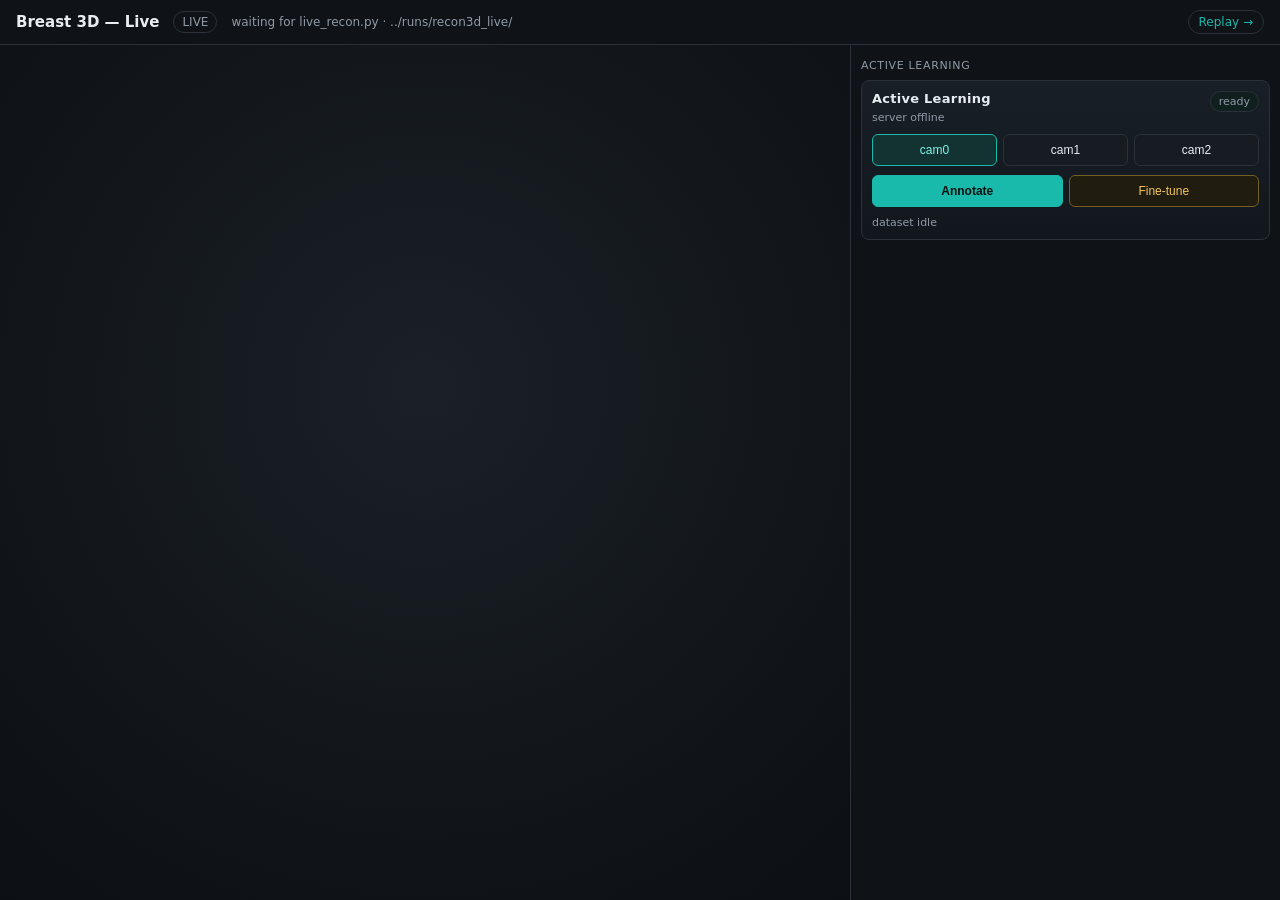
==== viewer/live.html @ e33fec66 "Fix live Recon3D viewer startup and Rerun diagnostics" ====
<!doctype html>
<html lang="en">
<head>
<meta charset="utf-8" />
<meta name="viewport" content="width=device-width, initial-scale=1" />
<title>Breast 3D — Live</title>
<link rel="stylesheet" href="active_learning.css" />
<style>
  :root { --bg:#0f1216; --panel:#171c22; --line:#2a313a; --ink:#e8edf2; --muted:#909aa6; --teal:#19b9ac; --red:#ff6464; }
  * { box-sizing:border-box; }
  html,body { margin:0; height:100%; background:var(--bg); color:var(--ink);
    font-family:ui-sans-serif,system-ui,"Segoe UI",sans-serif; }
  .app { display:grid; grid-template-rows:auto 1fr; height:100%; }
  header { display:flex; gap:14px; align-items:center; padding:10px 16px; border-bottom:1px solid var(--line); }
  header h1 { font-size:15px; margin:0; font-weight:700; }
  header .stat { color:var(--muted); font-size:12px; font-variant-numeric:tabular-nums; }
  header a { margin-left:auto; color:var(--teal); font-size:12px; text-decoration:none;
    border:1px solid var(--line); padding:4px 10px; border-radius:999px; }
  header a:hover { border-color:var(--teal); }
  .main { display:grid; grid-template-columns:minmax(0,1fr) 430px; min-height:0; }
  .stage { position:relative; min-height:0; background:radial-gradient(circle at 50% 40%,#1a2026,#0c0f13); }
  .stage iframe { width:100%; height:100%; border:0; display:block; }
  .side { border-left:1px solid var(--line); overflow:auto; padding:10px; display:grid; gap:8px; align-content:start; }
  .sec-title { font-size:11px; color:var(--muted); text-transform:uppercase; letter-spacing:.06em; margin-top:4px; }
  .pill { padding:3px 8px; border:1px solid var(--line); border-radius:999px; font-size:12px; color:var(--muted); }
  .pill.live { color:#0c0f13; background:var(--teal); border-color:var(--teal); font-weight:700; }
</style>
</head>
<body>
<div class="app">
  <header>
    <h1>Breast 3D — Live</h1>
    <span class="pill live" id="liveDot">LIVE</span>
    <span class="stat" id="stat">connecting…</span>
    <a href="replay.html">Replay →</a>
  </header>
  <div class="main">
    <div class="stage">
      <iframe id="rrFrame" title="rerun viewer" allow="cross-origin-isolated" hidden></iframe>
    </div>
    <aside class="side">
      <div class="sec-title">Active Learning</div>
      <div id="activeLearningMount"></div>
    </aside>
  </div>
</div>
<script>
"use strict";
function queryOutputBase() {
  const value = new URLSearchParams(window.location.search).get("base");
  if (!value || /^https?:\/\//i.test(value) || value.startsWith("//")) {
    return null;
  }
  return `${value.replace(/\\/g, "/").replace(/\/+$/, "")}/`;
}

const BASE = queryOutputBase() || "../runs/recon3d_live/";
const CAMS = ["cam0","cam1","cam2"];
const STALE_MANIFEST_MS = 30000;

const dom = {
  stat: document.getElementById("stat"),
  dot: document.getElementById("liveDot"),
  frame: document.getElementById("rrFrame"),
};

// active_learning.js reads this on load (cams/base) and the manifest live each frame.
window.liveReconState = { base: BASE, cams: CAMS, manifest: null };

let lastTs = 0;
let rerunMounted = false;
let currentRerunUrl = "";

function setStatus(text, isLive) {
  if (dom.stat.textContent !== text) {
    dom.stat.textContent = text;
  }
  dom.dot.classList.toggle("live", isLive);
}

function mountRerun(url) {
  const nextUrl = String(url || "").trim();
  if (!nextUrl) return false;
  if (currentRerunUrl !== nextUrl) {
    dom.frame.src = nextUrl;
    currentRerunUrl = nextUrl;
  }
  dom.frame.hidden = false;
  rerunMounted = true;
  return true;
}

function manifestAgeMs(manifest) {
  const timestamp = Number(manifest.timestamp);
  if (!Number.isFinite(timestamp) || timestamp <= 0) {
    return null;
  }
  return Date.now() - timestamp * 1000;
}

function formatAge(ageMs) {
  if (ageMs === null) return "unknown age";
  const seconds = Math.max(0, Math.round(ageMs / 1000));
  if (seconds < 60) return `${seconds}s`;
  const minutes = Math.floor(seconds / 60);
  const remainder = seconds % 60;
  return `${minutes}m ${remainder}s`;
}

function noStreamStatus(manifest, isStale, ageMs) {
  const hasRerunUrl = Object.prototype.hasOwnProperty.call(manifest, "rerun_url");
  if (!hasRerunUrl) {
    const staleText = isStale ? ` · stale ${formatAge(ageMs)}` : "";
    return `old manifest${staleText} · ${BASE}`;
  }
  if (!manifest.rerun_url && manifest.rerun_error) {
    return `rerun error · ${manifest.rerun_error}`;
  }
  if (!manifest.rerun_url) {
    return "capture running with --no-rerun";
  }
  return "";
}

function updateFrameStat(manifest) {
  if (manifest.timestamp === lastTs) return;
  lastTs = manifest.timestamp;
  const pts = Number(manifest.points || 0).toLocaleString();
  setStatus(`${pts} pts · ${manifest.fps} fps · frame ${manifest.frame}`, true);
}

async function refresh() {
  let man;
  try {
    man = await (await fetch(BASE + "live_manifest.json", { cache: "no-store" })).json();
  } catch (e) {
    setStatus(`waiting for live_recon.py · ${BASE}`, false);
    return;
  }
  window.liveReconState.manifest = man;
  const ageMs = manifestAgeMs(man);
  const isStale = ageMs !== null && ageMs > STALE_MANIFEST_MS;
  if (mountRerun(man.rerun_url)) {
    if (isStale) {
      setStatus(`stale · ${formatAge(ageMs)} · frame ${man.frame ?? "-"}`, false);
    } else {
      updateFrameStat(man);
    }
    return;
  }
  if (rerunMounted) {
    setStatus(`stream retained · ${BASE}`, false);
    return;
  }
  setStatus(noStreamStatus(man, isStale, ageMs) || "no rerun stream", false);
}

refresh();
setInterval(refresh, 700);
</script>
<script src="active_learning.js"></script>
</body>
</html>
---- viewer/active_learning.css ----
.al-card {
  display:grid;
  gap:9px;
  padding:10px;
  border:1px solid #2a313a;
  border-radius:8px;
  background:linear-gradient(180deg,#181f26,#12171d);
}
.al-head {
  display:flex;
  justify-content:space-between;
  align-items:flex-start;
  gap:10px;
}
.al-head b {
  display:block;
  font-size:13px;
  letter-spacing:.02em;
}
.al-head span,
.al-status {
  color:#909aa6;
  font-size:11px;
  font-variant-numeric:tabular-nums;
}
.al-badge {
  border:1px solid #2a313a;
  border-radius:999px;
  padding:3px 8px;
  color:#19b9ac;
  background:#10201f;
  white-space:nowrap;
}
.al-tabs {
  display:grid;
  grid-template-columns:repeat(3,1fr);
  gap:6px;
}
.al-tabs button,
.al-actions button,
.al-tools button {
  color:#e8edf2;
  background:#171c22;
  border:1px solid #2a313a;
  border-radius:6px;
  height:32px;
  font-size:12px;
  cursor:pointer;
}
.al-tabs button.active,
.al-tools button.active {
  border-color:#19b9ac;
  background:#123331;
  color:#7ff4e7;
}
.al-actions {
  display:grid;
  grid-template-columns:1fr 1fr;
  gap:6px;
}
.al-actions button.primary {
  background:#19b9ac;
  border-color:#19b9ac;
  color:#07110f;
  font-weight:700;
}
.al-actions button.warn {
  border-color:#725f24;
  background:#211c10;
  color:#f2c75b;
}
.al-modal[hidden] {
  display:none;
}
.al-modal {
  position:fixed;
  inset:0;
  z-index:50;
  background:rgba(5,8,12,.78);
  backdrop-filter:blur(16px);
  display:grid;
  place-items:center;
  padding:22px;
}
.al-shell {
  width:min(1380px,96vw);
  height:min(850px,92vh);
  border:1px solid #303946;
  border-radius:10px;
  background:#0f141a;
  box-shadow:0 24px 80px rgba(0,0,0,.45);
  display:grid;
  grid-template-rows:auto 1fr;
  overflow:hidden;
}
.al-top {
  display:flex;
  align-items:center;
  justify-content:space-between;
  gap:12px;
  padding:12px 14px;
  border-bottom:1px solid #2a313a;
  background:#151b22;
}
.al-title {
  display:flex;
  align-items:center;
  gap:10px;
}
.al-title b {
  font-size:15px;
}
.al-title span {
  color:#909aa6;
  font-size:12px;
}
.al-close {
  width:34px;
  height:34px;
  border-radius:6px;
  border:1px solid #2a313a;
  background:#11171d;
  color:#e8edf2;
  cursor:pointer;
}
.al-work {
  min-height:0;
  display:grid;
  grid-template-columns:minmax(0,1fr) 270px;
}
.al-canvas-wrap {
  position:relative;
  min-height:0;
  background:#090c10;
  display:grid;
  place-items:center;
  overflow:hidden;
}
#alCanvas {
  max-width:100%;
  max-height:100%;
  width:auto;
  height:auto;
  display:block;
  cursor:crosshair;
}
.al-tools {
  border-left:1px solid #2a313a;
  background:#12171d;
  padding:12px;
  display:grid;
  gap:12px;
  align-content:start;
}
.al-tool-grid {
  display:grid;
  grid-template-columns:1fr 1fr;
  gap:6px;
}
.al-field {
  display:grid;
  gap:6px;
}
.al-field label {
  color:#909aa6;
  font-size:11px;
  text-transform:uppercase;
  letter-spacing:.06em;
}
.al-field input[type="range"] {
  width:100%;
}
.al-stat-line {
  display:grid;
  gap:4px;
  padding:9px;
  border:1px solid #2a313a;
  border-radius:6px;
  background:#0f141a;
}
.al-stat-line span {
  font-size:12px;
  color:#cbd4dc;
  font-variant-numeric:tabular-nums;
}
.al-save {
  height:38px !important;
  background:#19b9ac !important;
  border-color:#19b9ac !important;
  color:#07110f !important;
  font-weight:800;
}
.al-danger {
  border-color:#5a2a31 !important;
  background:#221217 !important;
  color:#ff9aa8 !important;
}
.al-muted {
  color:#909aa6;
  font-size:11px;
  line-height:1.4;
}
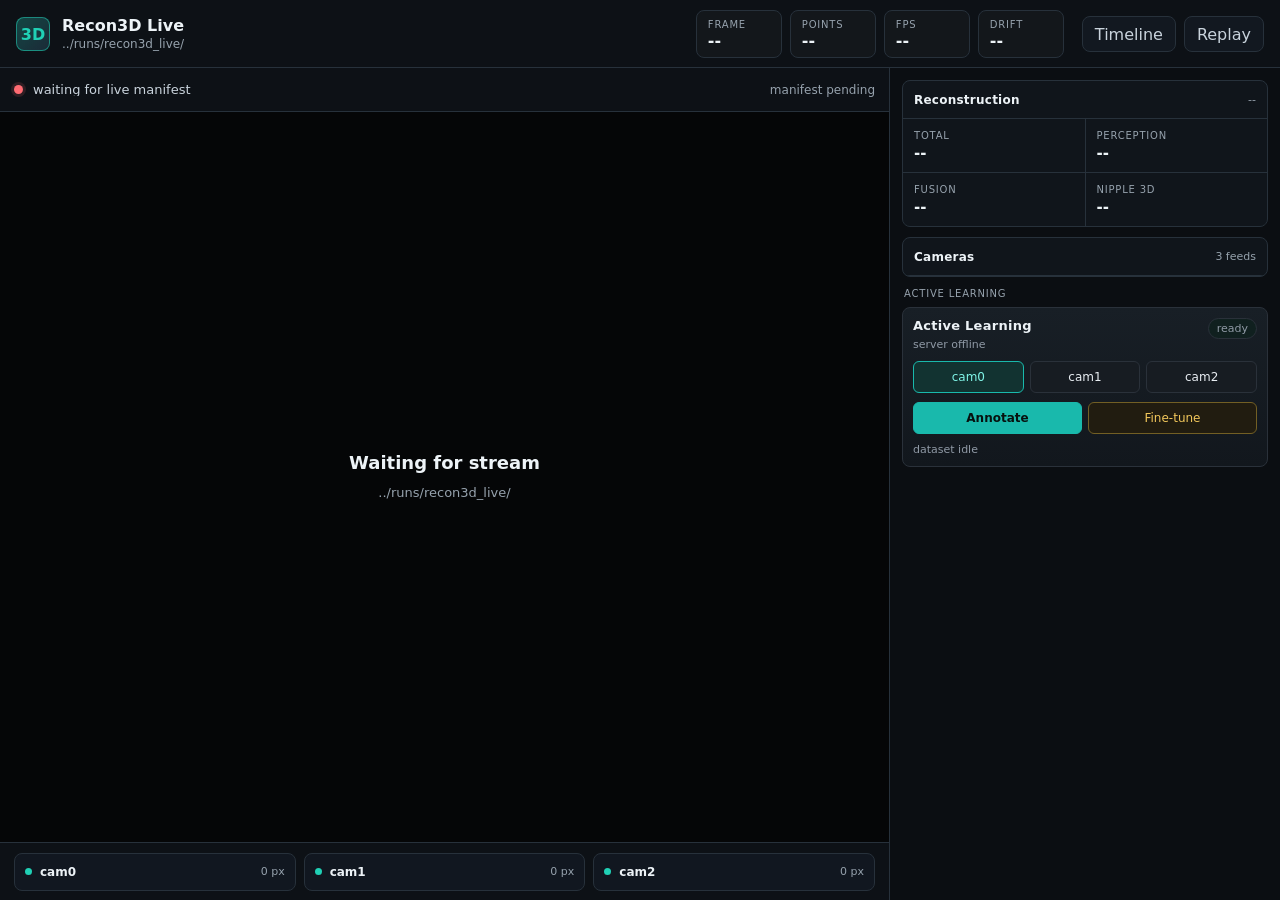
==== commit 4e3c1163: "feat(recon3d): add SDK bag replay visualization workflow - Add formal Orbbec SDK bag replay through " ====
--- a/viewer/live.html
+++ b/viewer/live.html
@@ -3,49 +3,635 @@
 <head>
 <meta charset="utf-8" />
 <meta name="viewport" content="width=device-width, initial-scale=1" />
-<title>Breast 3D — Live</title>
+<title>Recon3D Live</title>
 <link rel="stylesheet" href="active_learning.css" />
 <style>
-  :root { --bg:#0f1216; --panel:#171c22; --line:#2a313a; --ink:#e8edf2; --muted:#909aa6; --teal:#19b9ac; --red:#ff6464; }
-  * { box-sizing:border-box; }
-  html,body { margin:0; height:100%; background:var(--bg); color:var(--ink);
-    font-family:ui-sans-serif,system-ui,"Segoe UI",sans-serif; }
-  .app { display:grid; grid-template-rows:auto 1fr; height:100%; }
-  header { display:flex; gap:14px; align-items:center; padding:10px 16px; border-bottom:1px solid var(--line); }
-  header h1 { font-size:15px; margin:0; font-weight:700; }
-  header .stat { color:var(--muted); font-size:12px; font-variant-numeric:tabular-nums; }
-  header a { margin-left:auto; color:var(--teal); font-size:12px; text-decoration:none;
-    border:1px solid var(--line); padding:4px 10px; border-radius:999px; }
-  header a:hover { border-color:var(--teal); }
-  .main { display:grid; grid-template-columns:minmax(0,1fr) 430px; min-height:0; }
-  .stage { position:relative; min-height:0; background:radial-gradient(circle at 50% 40%,#1a2026,#0c0f13); }
-  .stage iframe { width:100%; height:100%; border:0; display:block; }
-  .side { border-left:1px solid var(--line); overflow:auto; padding:10px; display:grid; gap:8px; align-content:start; }
-  .sec-title { font-size:11px; color:var(--muted); text-transform:uppercase; letter-spacing:.06em; margin-top:4px; }
-  .pill { padding:3px 8px; border:1px solid var(--line); border-radius:999px; font-size:12px; color:var(--muted); }
-  .pill.live { color:#0c0f13; background:var(--teal); border-color:var(--teal); font-weight:700; }
+  :root {
+    color-scheme: dark;
+    --bg: #080a0d;
+    --panel: #10151b;
+    --panel-2: #151b22;
+    --panel-3: #1a2028;
+    --line: #27313b;
+    --line-strong: #3c4855;
+    --ink: #edf3f7;
+    --muted: #96a2ad;
+    --soft: #c9d3dc;
+    --mint: #20d0b5;
+    --mint-soft: #133834;
+    --amber: #f1bd4b;
+    --coral: #ff6b72;
+    --violet: #a99cff;
+    --blue: #71b7ff;
+    --timeline-crop: 66px;
+  }
+
+  * { box-sizing: border-box; }
+
+  html,
+  body {
+    margin: 0;
+    height: 100%;
+    background: var(--bg);
+    color: var(--ink);
+    font-family: Inter, ui-sans-serif, system-ui, "Segoe UI", sans-serif;
+  }
+
+  body { overflow: hidden; }
+
+  button,
+  a {
+    font: inherit;
+  }
+
+  .app {
+    height: 100%;
+    display: grid;
+    grid-template-rows: 68px minmax(0, 1fr);
+    background:
+      linear-gradient(180deg, rgba(255, 255, 255, .035), transparent 180px),
+      var(--bg);
+  }
+
+  .topbar {
+    display: grid;
+    grid-template-columns: minmax(260px, 1fr) auto auto;
+    align-items: center;
+    gap: 18px;
+    padding: 10px 16px;
+    border-bottom: 1px solid var(--line);
+    background: rgba(13, 17, 22, .96);
+  }
+
+  .brand {
+    min-width: 0;
+    display: flex;
+    align-items: center;
+    gap: 12px;
+  }
+
+  .brand-mark {
+    width: 34px;
+    height: 34px;
+    border: 1px solid rgba(32, 208, 181, .55);
+    border-radius: 8px;
+    background:
+      linear-gradient(135deg, rgba(32, 208, 181, .26), rgba(113, 183, 255, .12)),
+      #0f171c;
+    display: grid;
+    place-items: center;
+    color: var(--mint);
+    font-weight: 900;
+    letter-spacing: 0;
+  }
+
+  .brand-title {
+    min-width: 0;
+    display: grid;
+    gap: 2px;
+  }
+
+  h1 {
+    margin: 0;
+    font-size: 16px;
+    line-height: 1.1;
+    letter-spacing: 0;
+  }
+
+  .source-line {
+    min-width: 0;
+    color: var(--muted);
+    font-size: 12px;
+    line-height: 1.2;
+    white-space: nowrap;
+    overflow: hidden;
+    text-overflow: ellipsis;
+    font-variant-numeric: tabular-nums;
+  }
+
+  .top-metrics {
+    display: grid;
+    grid-template-columns: repeat(4, minmax(86px, auto));
+    gap: 8px;
+  }
+
+  .metric {
+    min-width: 86px;
+    height: 48px;
+    display: grid;
+    align-content: center;
+    gap: 3px;
+    padding: 0 11px;
+    border: 1px solid var(--line);
+    border-radius: 8px;
+    background: rgba(255, 255, 255, .025);
+  }
+
+  .metric span {
+    color: var(--muted);
+    font-size: 10px;
+    line-height: 1;
+    text-transform: uppercase;
+    letter-spacing: .08em;
+  }
+
+  .metric b {
+    color: var(--ink);
+    font-size: 16px;
+    line-height: 1;
+    font-variant-numeric: tabular-nums;
+    letter-spacing: 0;
+  }
+
+  .top-actions {
+    display: flex;
+    justify-content: end;
+    align-items: center;
+    gap: 8px;
+  }
+
+  .tool-button,
+  .link-button {
+    height: 36px;
+    border-radius: 8px;
+    border: 1px solid var(--line);
+    background: #121820;
+    color: var(--soft);
+    display: inline-flex;
+    align-items: center;
+    justify-content: center;
+    gap: 7px;
+    padding: 0 12px;
+    text-decoration: none;
+    cursor: pointer;
+  }
+
+  .tool-button:hover,
+  .link-button:hover {
+    border-color: var(--line-strong);
+    color: var(--ink);
+    background: #17202a;
+  }
+
+  .workspace {
+    min-height: 0;
+    display: grid;
+    grid-template-columns: minmax(0, 1fr) 390px;
+    background: #080a0d;
+  }
+
+  .viewer-pane {
+    min-width: 0;
+    min-height: 0;
+    display: grid;
+    grid-template-rows: 44px minmax(0, 1fr) 58px;
+    border-right: 1px solid var(--line);
+  }
+
+  .viewer-head,
+  .viewer-foot {
+    display: flex;
+    align-items: center;
+    gap: 10px;
+    padding: 0 14px;
+    background: #0d1116;
+  }
+
+  .viewer-head {
+    border-bottom: 1px solid var(--line);
+    justify-content: space-between;
+  }
+
+  .viewer-foot {
+    border-top: 1px solid var(--line);
+    overflow: hidden;
+  }
+
+  .status-cluster {
+    min-width: 0;
+    display: flex;
+    align-items: center;
+    gap: 10px;
+  }
+
+  .live-dot {
+    width: 9px;
+    height: 9px;
+    border-radius: 999px;
+    background: var(--coral);
+    box-shadow: 0 0 0 3px rgba(255, 107, 114, .14);
+    flex: 0 0 auto;
+  }
+
+  .live-dot.live {
+    background: var(--mint);
+    box-shadow: 0 0 0 3px rgba(32, 208, 181, .14);
+  }
+
+  .status-text {
+    min-width: 0;
+    color: var(--soft);
+    font-size: 13px;
+    line-height: 1;
+    overflow: hidden;
+    text-overflow: ellipsis;
+    white-space: nowrap;
+    font-variant-numeric: tabular-nums;
+  }
+
+  .stream-label {
+    color: var(--muted);
+    font-size: 12px;
+    white-space: nowrap;
+    font-variant-numeric: tabular-nums;
+  }
+
+  .rerun-viewport {
+    position: relative;
+    min-height: 0;
+    overflow: hidden;
+    background:
+      linear-gradient(90deg, rgba(255, 255, 255, .035) 1px, transparent 1px),
+      linear-gradient(0deg, rgba(255, 255, 255, .03) 1px, transparent 1px),
+      #050607;
+    background-size: 48px 48px;
+  }
+
+  .rerun-viewport iframe {
+    width: 100%;
+    height: 100%;
+    border: 0;
+    display: block;
+    background: #050607;
+  }
+
+  .rerun-viewport.timeline-hidden iframe {
+    height: calc(100% + var(--timeline-crop));
+  }
+
+  .empty-state {
+    position: absolute;
+    inset: 0;
+    display: grid;
+    place-items: center;
+    color: var(--muted);
+    text-align: center;
+    padding: 24px;
+    pointer-events: none;
+  }
+
+  .empty-state[hidden] {
+    display: none;
+  }
+
+  .empty-copy {
+    display: grid;
+    gap: 10px;
+    justify-items: center;
+  }
+
+  .empty-copy b {
+    color: var(--ink);
+    font-size: 18px;
+    letter-spacing: 0;
+  }
+
+  .empty-copy span {
+    max-width: 480px;
+    font-size: 13px;
+    line-height: 1.5;
+  }
+
+  .camera-strip {
+    display: grid;
+    grid-template-columns: repeat(3, minmax(0, 1fr));
+    gap: 8px;
+    width: 100%;
+  }
+
+  .camera-chip {
+    min-width: 0;
+    height: 38px;
+    display: grid;
+    grid-template-columns: auto 1fr auto;
+    align-items: center;
+    gap: 8px;
+    padding: 0 10px;
+    border: 1px solid var(--line);
+    border-radius: 8px;
+    background: #111720;
+  }
+
+  .camera-chip::before {
+    content: "";
+    width: 7px;
+    height: 7px;
+    border-radius: 999px;
+    background: var(--mint);
+  }
+
+  .camera-chip b,
+  .camera-chip span {
+    min-width: 0;
+    overflow: hidden;
+    text-overflow: ellipsis;
+    white-space: nowrap;
+    font-variant-numeric: tabular-nums;
+  }
+
+  .camera-chip b {
+    font-size: 12px;
+    color: var(--ink);
+  }
+
+  .camera-chip span {
+    color: var(--muted);
+    font-size: 11px;
+    text-align: right;
+  }
+
+  .inspector {
+    min-width: 0;
+    min-height: 0;
+    overflow: auto;
+    background: #0b0e12;
+    padding: 12px;
+    display: grid;
+    gap: 10px;
+    align-content: start;
+  }
+
+  .panel {
+    border: 1px solid var(--line);
+    border-radius: 8px;
+    background: var(--panel);
+    overflow: hidden;
+  }
+
+  .panel-head {
+    min-height: 38px;
+    padding: 10px 11px;
+    border-bottom: 1px solid var(--line);
+    display: flex;
+    align-items: center;
+    justify-content: space-between;
+    gap: 10px;
+  }
+
+  .panel-head b {
+    font-size: 12px;
+    letter-spacing: .02em;
+  }
+
+  .panel-head span {
+    color: var(--muted);
+    font-size: 11px;
+    font-variant-numeric: tabular-nums;
+  }
+
+  .metric-grid {
+    display: grid;
+    grid-template-columns: repeat(2, minmax(0, 1fr));
+    gap: 1px;
+    background: var(--line);
+  }
+
+  .side-metric {
+    min-width: 0;
+    background: #10151b;
+    padding: 11px;
+    display: grid;
+    gap: 5px;
+  }
+
+  .side-metric span {
+    color: var(--muted);
+    font-size: 10px;
+    text-transform: uppercase;
+    letter-spacing: .08em;
+  }
+
+  .side-metric b {
+    color: var(--ink);
+    font-size: 15px;
+    line-height: 1;
+    font-variant-numeric: tabular-nums;
+    overflow: hidden;
+    text-overflow: ellipsis;
+  }
+
+  .camera-feed-list {
+    display: grid;
+    gap: 1px;
+    background: var(--line);
+  }
+
+  .camera-feed {
+    background: #10151b;
+    display: grid;
+    grid-template-columns: 112px minmax(0, 1fr);
+    gap: 10px;
+    padding: 10px;
+  }
+
+  .feed-preview {
+    position: relative;
+    width: 112px;
+    aspect-ratio: 16 / 9;
+    overflow: hidden;
+    border-radius: 6px;
+    background: #07090c;
+    border: 1px solid #1f2832;
+  }
+
+  .feed-preview img {
+    width: 100%;
+    height: 100%;
+    object-fit: cover;
+    display: block;
+  }
+
+  .feed-preview .mask {
+    position: absolute;
+    inset: 0;
+    mix-blend-mode: screen;
+    opacity: .42;
+    filter: saturate(1.15);
+  }
+
+  .feed-body {
+    min-width: 0;
+    display: grid;
+    align-content: center;
+    gap: 6px;
+  }
+
+  .feed-title {
+    display: flex;
+    align-items: center;
+    justify-content: space-between;
+    gap: 8px;
+  }
+
+  .feed-title b {
+    font-size: 13px;
+  }
+
+  .feed-title span {
+    color: var(--mint);
+    font-size: 11px;
+    font-variant-numeric: tabular-nums;
+  }
+
+  .feed-meta {
+    display: grid;
+    gap: 4px;
+    color: var(--muted);
+    font-size: 11px;
+    font-variant-numeric: tabular-nums;
+  }
+
+  .al-section {
+    display: grid;
+    gap: 8px;
+  }
+
+  .section-label {
+    color: var(--muted);
+    font-size: 10px;
+    line-height: 1;
+    letter-spacing: .08em;
+    text-transform: uppercase;
+    padding: 2px 2px 0;
+  }
+
+  @media (max-width: 1160px) {
+    .app { grid-template-rows: auto minmax(0, 1fr); }
+    .topbar {
+      grid-template-columns: 1fr;
+      align-items: stretch;
+    }
+    .top-metrics {
+      grid-template-columns: repeat(4, minmax(0, 1fr));
+    }
+    .top-actions {
+      justify-content: start;
+    }
+    .workspace {
+      grid-template-columns: 1fr;
+      grid-template-rows: minmax(520px, 1fr) auto;
+      overflow: auto;
+    }
+    body { overflow: auto; }
+    .inspector {
+      overflow: visible;
+      grid-template-columns: repeat(2, minmax(0, 1fr));
+    }
+    .al-section {
+      grid-column: 1 / -1;
+    }
+  }
+
+  @media (max-width: 720px) {
+    .top-metrics {
+      grid-template-columns: repeat(2, minmax(0, 1fr));
+    }
+    .viewer-pane {
+      grid-template-rows: auto minmax(360px, 1fr) auto;
+    }
+    .viewer-head,
+    .viewer-foot {
+      align-items: stretch;
+      flex-direction: column;
+      padding: 10px;
+    }
+    .camera-strip {
+      grid-template-columns: 1fr;
+    }
+    .inspector {
+      grid-template-columns: 1fr;
+    }
+  }
 </style>
 </head>
 <body>
 <div class="app">
-  <header>
-    <h1>Breast 3D — Live</h1>
-    <span class="pill live" id="liveDot">LIVE</span>
-    <span class="stat" id="stat">connecting…</span>
-    <a href="replay.html">Replay →</a>
+  <header class="topbar">
+    <div class="brand">
+      <div class="brand-mark" aria-hidden="true">3D</div>
+      <div class="brand-title">
+        <h1>Recon3D Live</h1>
+        <div class="source-line" id="baseText">connecting</div>
+      </div>
+    </div>
+    <div class="top-metrics" aria-label="Live reconstruction metrics">
+      <div class="metric"><span>Frame</span><b id="frameMetric">--</b></div>
+      <div class="metric"><span>Points</span><b id="pointsMetric">--</b></div>
+      <div class="metric"><span>FPS</span><b id="fpsMetric">--</b></div>
+      <div class="metric"><span>Drift</span><b id="driftMetric">--</b></div>
+    </div>
+    <div class="top-actions">
+      <button class="tool-button" id="timelineToggle" type="button" aria-pressed="false">Timeline</button>
+      <a class="link-button" href="replay.html">Replay</a>
+    </div>
   </header>
-  <div class="main">
-    <div class="stage">
-      <iframe id="rrFrame" title="rerun viewer" allow="cross-origin-isolated" hidden></iframe>
-    </div>
-    <aside class="side">
-      <div class="sec-title">Active Learning</div>
-      <div id="activeLearningMount"></div>
+
+  <main class="workspace">
+    <section class="viewer-pane" aria-label="Rerun reconstruction viewer">
+      <div class="viewer-head">
+        <div class="status-cluster">
+          <span class="live-dot" id="liveDot"></span>
+          <div class="status-text" id="stat">connecting</div>
+        </div>
+        <div class="stream-label" id="streamLabel">rerun pending</div>
+      </div>
+      <div class="rerun-viewport timeline-hidden" id="rerunViewport">
+        <iframe id="rrFrame" title="rerun viewer" allow="cross-origin-isolated" hidden></iframe>
+        <div class="empty-state" id="emptyState">
+          <div class="empty-copy">
+            <b>Waiting for stream</b>
+            <span id="emptyDetail">No live manifest has been published yet.</span>
+          </div>
+        </div>
+      </div>
+      <div class="viewer-foot">
+        <div class="camera-strip" id="cameraStrip"></div>
+      </div>
+    </section>
+
+    <aside class="inspector" aria-label="Reconstruction details">
+      <section class="panel">
+        <div class="panel-head">
+          <b>Reconstruction</b>
+          <span id="ageMetric">--</span>
+        </div>
+        <div class="metric-grid">
+          <div class="side-metric"><span>Total</span><b id="totalMetric">--</b></div>
+          <div class="side-metric"><span>Perception</span><b id="perceptionMetric">--</b></div>
+          <div class="side-metric"><span>Fusion</span><b id="fusionMetric">--</b></div>
+          <div class="side-metric"><span>Nipple 3D</span><b id="nippleMetric">--</b></div>
+        </div>
+      </section>
+
+      <section class="panel">
+        <div class="panel-head">
+          <b>Cameras</b>
+          <span id="cameraCount">3 feeds</span>
+        </div>
+        <div class="camera-feed-list" id="cameraFeedList"></div>
+      </section>
+
+      <section class="al-section">
+        <div class="section-label">Active Learning</div>
+        <div id="activeLearningMount"></div>
+      </section>
     </aside>
-  </div>
+  </main>
 </div>
+
 <script>
 "use strict";
+
 function queryOutputBase() {
   const value = new URLSearchParams(window.location.search).get("base");
   if (!value || /^https?:\/\//i.test(value) || value.startsWith("//")) {
@@ -55,21 +641,69 @@
 }
 
 const BASE = queryOutputBase() || "../runs/recon3d_live/";
-const CAMS = ["cam0","cam1","cam2"];
+const CAMS = ["cam0", "cam1", "cam2"];
 const STALE_MANIFEST_MS = 30000;
 
 const dom = {
+  baseText: document.getElementById("baseText"),
   stat: document.getElementById("stat"),
   dot: document.getElementById("liveDot"),
   frame: document.getElementById("rrFrame"),
+  empty: document.getElementById("emptyState"),
+  emptyDetail: document.getElementById("emptyDetail"),
+  viewport: document.getElementById("rerunViewport"),
+  timelineToggle: document.getElementById("timelineToggle"),
+  streamLabel: document.getElementById("streamLabel"),
+  cameraStrip: document.getElementById("cameraStrip"),
+  cameraFeedList: document.getElementById("cameraFeedList"),
+  cameraCount: document.getElementById("cameraCount"),
+  ageMetric: document.getElementById("ageMetric"),
+  frameMetric: document.getElementById("frameMetric"),
+  pointsMetric: document.getElementById("pointsMetric"),
+  fpsMetric: document.getElementById("fpsMetric"),
+  driftMetric: document.getElementById("driftMetric"),
+  totalMetric: document.getElementById("totalMetric"),
+  perceptionMetric: document.getElementById("perceptionMetric"),
+  fusionMetric: document.getElementById("fusionMetric"),
+  nippleMetric: document.getElementById("nippleMetric"),
 };
 
-// active_learning.js reads this on load (cams/base) and the manifest live each frame.
 window.liveReconState = { base: BASE, cams: CAMS, manifest: null };
 
 let lastTs = 0;
 let rerunMounted = false;
 let currentRerunUrl = "";
+
+dom.baseText.textContent = BASE;
+
+function numberText(value, digits = 0) {
+  const number = Number(value);
+  if (!Number.isFinite(number)) return "--";
+  return number.toLocaleString(undefined, {
+    maximumFractionDigits: digits,
+    minimumFractionDigits: digits,
+  });
+}
+
+function msText(value) {
+  const number = Number(value);
+  if (!Number.isFinite(number)) return "--";
+  return `${numberText(number, number >= 100 ? 0 : 1)} ms`;
+}
+
+function ageMs(manifest) {
+  const timestamp = Number(manifest && manifest.timestamp);
+  if (!Number.isFinite(timestamp) || timestamp <= 0) return null;
+  return Date.now() - timestamp * 1000;
+}
+
+function formatAge(value) {
+  if (value === null) return "--";
+  const seconds = Math.max(0, Math.round(value / 1000));
+  if (seconds < 60) return `${seconds}s ago`;
+  const minutes = Math.floor(seconds / 60);
+  return `${minutes}m ${seconds % 60}s ago`;
+}
 
 function setStatus(text, isLive) {
   if (dom.stat.textContent !== text) {
@@ -86,75 +720,136 @@
     currentRerunUrl = nextUrl;
   }
   dom.frame.hidden = false;
+  dom.empty.hidden = true;
   rerunMounted = true;
+  dom.streamLabel.textContent = "rerun connected";
   return true;
 }
 
-function manifestAgeMs(manifest) {
-  const timestamp = Number(manifest.timestamp);
-  if (!Number.isFinite(timestamp) || timestamp <= 0) {
-    return null;
-  }
-  return Date.now() - timestamp * 1000;
-}
-
-function formatAge(ageMs) {
-  if (ageMs === null) return "unknown age";
-  const seconds = Math.max(0, Math.round(ageMs / 1000));
-  if (seconds < 60) return `${seconds}s`;
-  const minutes = Math.floor(seconds / 60);
-  const remainder = seconds % 60;
-  return `${minutes}m ${remainder}s`;
-}
-
-function noStreamStatus(manifest, isStale, ageMs) {
+function imageUrl(path, manifest) {
+  if (!path) return "";
+  const stamp = Math.round(Number(manifest.timestamp || Date.now() / 1000) * 1000);
+  return `${BASE}${path}?t=${stamp}`;
+}
+
+function renderCameraStrip(manifest) {
+  const cameras = manifest.cameras || CAMS;
+  dom.cameraStrip.innerHTML = "";
+  for (const cam of cameras) {
+    const perception = (manifest.perception && manifest.perception[cam]) || {};
+    const maskPixels = Number(perception.mask_pixels || 0);
+    const item = document.createElement("div");
+    item.className = "camera-chip";
+    item.innerHTML = `<b>${cam}</b><span>${numberText(maskPixels)} px</span>`;
+    dom.cameraStrip.append(item);
+  }
+}
+
+function renderCameraFeeds(manifest) {
+  const cameras = manifest.cameras || CAMS;
+  dom.cameraCount.textContent = `${cameras.length} feeds`;
+  dom.cameraFeedList.innerHTML = "";
+  for (const cam of cameras) {
+    const perception = (manifest.perception && manifest.perception[cam]) || {};
+    const display = (manifest.display && manifest.display[cam]) || {};
+    const boxes = perception.nipple_boxes_xyxy || [];
+    const maskPixels = Number(perception.mask_pixels || 0);
+    const rgb = imageUrl(manifest.rgb && manifest.rgb[cam], manifest);
+    const mask = imageUrl(manifest.mask && manifest.mask[cam], manifest);
+    const row = document.createElement("div");
+    row.className = "camera-feed";
+    row.innerHTML = `
+      <div class="feed-preview">
+        ${rgb ? `<img alt="${cam} rgb" src="${rgb}">` : ""}
+        ${mask ? `<img class="mask" alt="${cam} mask" src="${mask}">` : ""}
+      </div>
+      <div class="feed-body">
+        <div class="feed-title"><b>${cam}</b><span>${boxes.length} nipple</span></div>
+        <div class="feed-meta">
+          <span>${numberText(maskPixels)} mask pixels</span>
+          <span>${display.source_width || "--"} x ${display.source_height || "--"} source</span>
+        </div>
+      </div>
+    `;
+    dom.cameraFeedList.append(row);
+  }
+}
+
+function updateMetrics(manifest) {
+  const timings = manifest.timings_ms || {};
+  const points = Number(manifest.points || 0);
+  const frame = manifest.frame ?? "--";
+  const fps = Number(manifest.fps || 0);
+  const drift = Number(timings.timestamp_drift_ms);
+  dom.frameMetric.textContent = String(frame);
+  dom.pointsMetric.textContent = numberText(points);
+  dom.fpsMetric.textContent = numberText(fps, 2);
+  dom.driftMetric.textContent = Number.isFinite(drift) ? `${numberText(drift, 1)} ms` : "--";
+  dom.totalMetric.textContent = msText(timings.total_ms);
+  dom.perceptionMetric.textContent = msText(timings.perception_ms);
+  dom.fusionMetric.textContent = msText(timings.fusion_ms);
+  dom.nippleMetric.textContent = msText(timings.nipple3d_ms);
+  dom.ageMetric.textContent = formatAge(ageMs(manifest));
+}
+
+function noStreamStatus(manifest, isStale, age) {
   const hasRerunUrl = Object.prototype.hasOwnProperty.call(manifest, "rerun_url");
-  if (!hasRerunUrl) {
-    const staleText = isStale ? ` · stale ${formatAge(ageMs)}` : "";
-    return `old manifest${staleText} · ${BASE}`;
-  }
-  if (!manifest.rerun_url && manifest.rerun_error) {
-    return `rerun error · ${manifest.rerun_error}`;
-  }
-  if (!manifest.rerun_url) {
-    return "capture running with --no-rerun";
-  }
-  return "";
-}
-
-function updateFrameStat(manifest) {
-  if (manifest.timestamp === lastTs) return;
+  if (!hasRerunUrl) return isStale ? `old manifest, ${formatAge(age)}` : "old manifest";
+  if (!manifest.rerun_url && manifest.rerun_error) return `rerun error: ${manifest.rerun_error}`;
+  if (!manifest.rerun_url) return "capture running without rerun";
+  return "no rerun stream";
+}
+
+function updateFrameStatus(manifest, isStale, age) {
+  if (manifest.timestamp === lastTs && !isStale) return;
   lastTs = manifest.timestamp;
-  const pts = Number(manifest.points || 0).toLocaleString();
-  setStatus(`${pts} pts · ${manifest.fps} fps · frame ${manifest.frame}`, true);
+  if (isStale) {
+    setStatus(`stale, frame ${manifest.frame ?? "--"}, ${formatAge(age)}`, false);
+    return;
+  }
+  setStatus(`live, frame ${manifest.frame ?? "--"}`, true);
 }
 
 async function refresh() {
-  let man;
+  let manifest;
   try {
-    man = await (await fetch(BASE + "live_manifest.json", { cache: "no-store" })).json();
-  } catch (e) {
-    setStatus(`waiting for live_recon.py · ${BASE}`, false);
+    const response = await fetch(BASE + "live_manifest.json", { cache: "no-store" });
+    manifest = await response.json();
+  } catch (error) {
+    setStatus("waiting for live manifest", false);
+    dom.streamLabel.textContent = "manifest pending";
+    dom.empty.hidden = false;
+    dom.emptyDetail.textContent = BASE;
     return;
   }
-  window.liveReconState.manifest = man;
-  const ageMs = manifestAgeMs(man);
-  const isStale = ageMs !== null && ageMs > STALE_MANIFEST_MS;
-  if (mountRerun(man.rerun_url)) {
-    if (isStale) {
-      setStatus(`stale · ${formatAge(ageMs)} · frame ${man.frame ?? "-"}`, false);
-    } else {
-      updateFrameStat(man);
-    }
+
+  window.liveReconState.manifest = manifest;
+  const age = ageMs(manifest);
+  const isStale = age !== null && age > STALE_MANIFEST_MS;
+  updateMetrics(manifest);
+  renderCameraStrip(manifest);
+  renderCameraFeeds(manifest);
+
+  if (mountRerun(manifest.rerun_url)) {
+    updateFrameStatus(manifest, isStale, age);
     return;
   }
   if (rerunMounted) {
-    setStatus(`stream retained · ${BASE}`, false);
+    setStatus("stream retained", false);
     return;
   }
-  setStatus(noStreamStatus(man, isStale, ageMs) || "no rerun stream", false);
-}
-
+  dom.empty.hidden = false;
+  dom.emptyDetail.textContent = noStreamStatus(manifest, isStale, age);
+  setStatus(noStreamStatus(manifest, isStale, age), false);
+}
+
+dom.timelineToggle.addEventListener("click", () => {
+  const hidden = dom.viewport.classList.toggle("timeline-hidden");
+  dom.timelineToggle.setAttribute("aria-pressed", String(!hidden));
+  dom.timelineToggle.textContent = hidden ? "Timeline" : "Clean View";
+});
+
+renderCameraStrip({ cameras: CAMS, perception: {} });
 refresh();
 setInterval(refresh, 700);
 </script>
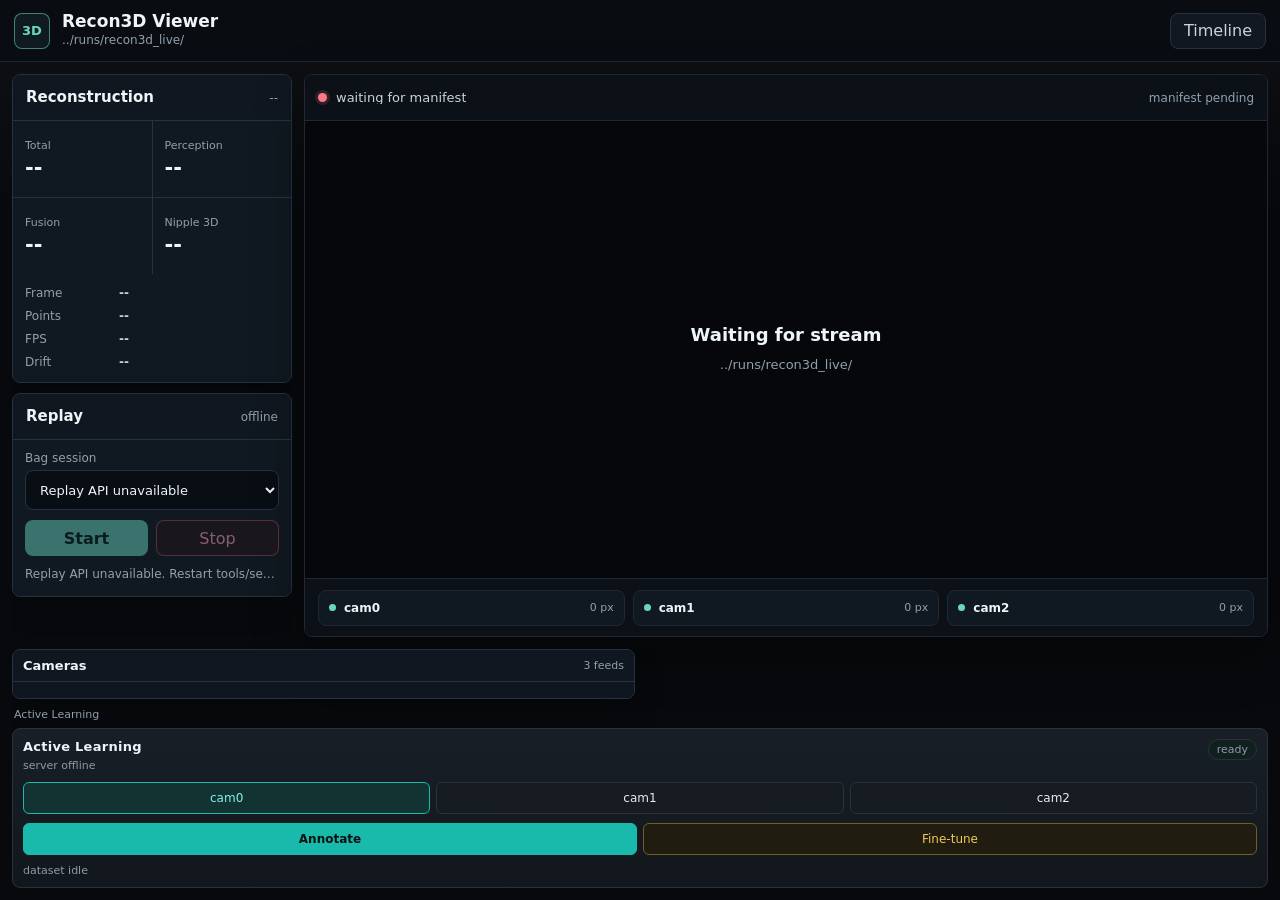
==== commit 4fd4f74d: "feat(recon3d): unify live/replay viewer and add cloud cleanup + surface stage Consolidate the Recon3" ====
--- a/viewer/live.html
+++ b/viewer/live.html
@@ -3,26 +3,28 @@
 <head>
 <meta charset="utf-8" />
 <meta name="viewport" content="width=device-width, initial-scale=1" />
-<title>Recon3D Live</title>
+<title>Recon3D Viewer</title>
 <link rel="stylesheet" href="active_learning.css" />
 <style>
   :root {
     color-scheme: dark;
-    --bg: #080a0d;
-    --panel: #10151b;
-    --panel-2: #151b22;
-    --panel-3: #1a2028;
-    --line: #27313b;
-    --line-strong: #3c4855;
-    --ink: #edf3f7;
-    --muted: #96a2ad;
-    --soft: #c9d3dc;
-    --mint: #20d0b5;
-    --mint-soft: #133834;
-    --amber: #f1bd4b;
-    --coral: #ff6b72;
-    --violet: #a99cff;
-    --blue: #71b7ff;
+    --bg: #07090c;
+    --shell: #0d1117;
+    --panel: #111821;
+    --panel-soft: #151d27;
+    --panel-strong: #1a2430;
+    --line: #273241;
+    --line-soft: #1f2834;
+    --ink: #eef5f8;
+    --soft: #c8d3dc;
+    --muted: #91a0ae;
+    --faint: #63717f;
+    --mint: #69d7c0;
+    --mint-ink: #06201b;
+    --blue: #80bfff;
+    --amber: #f0c15c;
+    --coral: #ff7885;
+    --shadow: 0 18px 52px rgba(0, 0, 0, .32);
     --timeline-crop: 66px;
   }
 
@@ -31,6 +33,7 @@
   html,
   body {
     margin: 0;
+    width: 100%;
     height: 100%;
     background: var(--bg);
     color: var(--ink);
@@ -40,27 +43,35 @@
   body { overflow: hidden; }
 
   button,
-  a {
+  select {
     font: inherit;
+  }
+
+  button:disabled,
+  select:disabled {
+    opacity: .48;
+    cursor: not-allowed;
   }
 
   .app {
     height: 100%;
-    display: grid;
-    grid-template-rows: 68px minmax(0, 1fr);
+    min-width: 0;
+    display: grid;
+    grid-template-rows: 62px minmax(0, 1fr);
     background:
-      linear-gradient(180deg, rgba(255, 255, 255, .035), transparent 180px),
+      linear-gradient(180deg, rgba(255, 255, 255, .035), rgba(255, 255, 255, 0) 220px),
       var(--bg);
   }
 
   .topbar {
-    display: grid;
-    grid-template-columns: minmax(260px, 1fr) auto auto;
+    min-width: 0;
+    display: grid;
+    grid-template-columns: minmax(220px, 1fr) auto;
     align-items: center;
     gap: 18px;
-    padding: 10px 16px;
-    border-bottom: 1px solid var(--line);
-    background: rgba(13, 17, 22, .96);
+    padding: 10px 14px;
+    border-bottom: 1px solid var(--line-soft);
+    background: rgba(9, 12, 16, .96);
   }
 
   .brand {
@@ -71,30 +82,31 @@
   }
 
   .brand-mark {
-    width: 34px;
-    height: 34px;
-    border: 1px solid rgba(32, 208, 181, .55);
+    width: 36px;
+    height: 36px;
+    border: 1px solid rgba(105, 215, 192, .55);
     border-radius: 8px;
-    background:
-      linear-gradient(135deg, rgba(32, 208, 181, .26), rgba(113, 183, 255, .12)),
-      #0f171c;
+    background: #101a21;
+    color: var(--mint);
     display: grid;
     place-items: center;
-    color: var(--mint);
+    font-size: 13px;
     font-weight: 900;
     letter-spacing: 0;
   }
 
-  .brand-title {
-    min-width: 0;
-    display: grid;
-    gap: 2px;
+  .brand-copy {
+    min-width: 0;
+    display: grid;
+    gap: 3px;
   }
 
   h1 {
     margin: 0;
-    font-size: 16px;
-    line-height: 1.1;
+    color: var(--ink);
+    font-size: 17px;
+    line-height: 1;
+    font-weight: 820;
     letter-spacing: 0;
   }
 
@@ -109,101 +121,111 @@
     font-variant-numeric: tabular-nums;
   }
 
-  .top-metrics {
-    display: grid;
-    grid-template-columns: repeat(4, minmax(86px, auto));
-    gap: 8px;
-  }
-
-  .metric {
-    min-width: 86px;
-    height: 48px;
-    display: grid;
-    align-content: center;
-    gap: 3px;
-    padding: 0 11px;
-    border: 1px solid var(--line);
-    border-radius: 8px;
-    background: rgba(255, 255, 255, .025);
-  }
-
-  .metric span {
-    color: var(--muted);
-    font-size: 10px;
-    line-height: 1;
-    text-transform: uppercase;
-    letter-spacing: .08em;
-  }
-
-  .metric b {
-    color: var(--ink);
-    font-size: 16px;
-    line-height: 1;
-    font-variant-numeric: tabular-nums;
-    letter-spacing: 0;
-  }
-
   .top-actions {
     display: flex;
+    align-items: center;
     justify-content: end;
-    align-items: center;
     gap: 8px;
   }
 
-  .tool-button,
-  .link-button {
+  .tool-button {
     height: 36px;
+    min-width: 78px;
     border-radius: 8px;
     border: 1px solid var(--line);
-    background: #121820;
+    background: #111822;
     color: var(--soft);
     display: inline-flex;
     align-items: center;
     justify-content: center;
     gap: 7px;
-    padding: 0 12px;
+    padding: 0 13px;
+    cursor: pointer;
     text-decoration: none;
-    cursor: pointer;
-  }
-
-  .tool-button:hover,
-  .link-button:hover {
-    border-color: var(--line-strong);
+    white-space: nowrap;
+  }
+
+  .tool-button:hover {
+    border-color: #3b4a5d;
+    background: #172130;
     color: var(--ink);
-    background: #17202a;
+  }
+
+  .tool-button.primary {
+    border-color: rgba(105, 215, 192, .72);
+    background: var(--mint);
+    color: var(--mint-ink);
+    font-weight: 850;
+  }
+
+  .tool-button.primary:hover {
+    background: #84e5d1;
+    color: var(--mint-ink);
+  }
+
+  .tool-button.danger {
+    border-color: rgba(255, 120, 133, .55);
+    background: #26151a;
+    color: #ffb0b8;
   }
 
   .workspace {
     min-height: 0;
-    display: grid;
-    grid-template-columns: minmax(0, 1fr) 390px;
-    background: #080a0d;
-  }
-
-  .viewer-pane {
-    min-width: 0;
+    min-width: 0;
+    display: grid;
+    grid-template-columns: 300px minmax(0, 1fr) 340px;
+    gap: 12px;
+    padding: 12px;
+  }
+
+  .left-rail,
+  .right-rail {
     min-height: 0;
-    display: grid;
-    grid-template-rows: 44px minmax(0, 1fr) 58px;
-    border-right: 1px solid var(--line);
-  }
-
-  .viewer-head,
-  .viewer-foot {
+    min-width: 0;
+    display: grid;
+    gap: 10px;
+    align-content: start;
+    overflow: hidden;
+  }
+
+  .left-rail {
+    grid-template-rows: auto auto minmax(0, 1fr);
+  }
+
+  .right-rail {
+    grid-template-rows: minmax(0, 1fr) auto;
+    align-content: stretch;
+  }
+
+  .stage {
+    min-width: 0;
+    min-height: 0;
+    display: grid;
+    grid-template-rows: 46px minmax(0, 1fr) 58px;
+    border: 1px solid var(--line-soft);
+    border-radius: 8px;
+    background: #05070a;
+    overflow: hidden;
+    box-shadow: var(--shadow);
+  }
+
+  .stage-head,
+  .stage-foot {
+    min-width: 0;
     display: flex;
     align-items: center;
     gap: 10px;
-    padding: 0 14px;
-    background: #0d1116;
-  }
-
-  .viewer-head {
-    border-bottom: 1px solid var(--line);
+    padding: 0 13px;
+    background: #0c1117;
+  }
+
+  .stage-head {
     justify-content: space-between;
-  }
-
-  .viewer-foot {
-    border-top: 1px solid var(--line);
+    border-bottom: 1px solid var(--line-soft);
+  }
+
+  .stage-foot {
+    border-top: 1px solid var(--line-soft);
     overflow: hidden;
   }
 
@@ -211,7 +233,7 @@
     min-width: 0;
     display: flex;
     align-items: center;
-    gap: 10px;
+    gap: 9px;
   }
 
   .live-dot {
@@ -219,13 +241,13 @@
     height: 9px;
     border-radius: 999px;
     background: var(--coral);
-    box-shadow: 0 0 0 3px rgba(255, 107, 114, .14);
+    box-shadow: 0 0 0 3px rgba(255, 120, 133, .14);
     flex: 0 0 auto;
   }
 
   .live-dot.live {
     background: var(--mint);
-    box-shadow: 0 0 0 3px rgba(32, 208, 181, .14);
+    box-shadow: 0 0 0 3px rgba(105, 215, 192, .14);
   }
 
   .status-text {
@@ -251,9 +273,9 @@
     min-height: 0;
     overflow: hidden;
     background:
-      linear-gradient(90deg, rgba(255, 255, 255, .035) 1px, transparent 1px),
-      linear-gradient(0deg, rgba(255, 255, 255, .03) 1px, transparent 1px),
-      #050607;
+      linear-gradient(90deg, rgba(255, 255, 255, .03) 1px, transparent 1px),
+      linear-gradient(0deg, rgba(255, 255, 255, .025) 1px, transparent 1px),
+      #05070a;
     background-size: 48px 48px;
   }
 
@@ -262,7 +284,7 @@
     height: 100%;
     border: 0;
     display: block;
-    background: #050607;
+    background: #05070a;
   }
 
   .rerun-viewport.timeline-hidden iframe {
@@ -280,9 +302,7 @@
     pointer-events: none;
   }
 
-  .empty-state[hidden] {
-    display: none;
-  }
+  .empty-state[hidden] { display: none; }
 
   .empty-copy {
     display: grid;
@@ -297,29 +317,214 @@
   }
 
   .empty-copy span {
-    max-width: 480px;
+    max-width: 520px;
     font-size: 13px;
     line-height: 1.5;
   }
 
+  .panel {
+    min-width: 0;
+    border: 1px solid var(--line);
+    border-radius: 8px;
+    background: rgba(17, 24, 33, .98);
+    overflow: hidden;
+    box-shadow: 0 10px 30px rgba(0, 0, 0, .18);
+  }
+
+  .panel-head {
+    min-height: 46px;
+    display: flex;
+    align-items: center;
+    justify-content: space-between;
+    gap: 10px;
+    padding: 0 13px;
+    border-bottom: 1px solid var(--line);
+    background: #101720;
+  }
+
+  .panel-head b {
+    color: var(--ink);
+    font-size: 15px;
+    font-weight: 820;
+    line-height: 1;
+    letter-spacing: 0;
+  }
+
+  .panel-head span {
+    min-width: 0;
+    color: var(--muted);
+    font-size: 12px;
+    overflow: hidden;
+    text-overflow: ellipsis;
+    white-space: nowrap;
+    font-variant-numeric: tabular-nums;
+  }
+
+  .camera-panel {
+    min-height: 0;
+    display: grid;
+    grid-template-rows: auto minmax(0, 1fr);
+  }
+
+  .camera-panel .panel-head {
+    min-height: 32px;
+    padding: 0 10px;
+  }
+
+  .camera-panel .panel-head b {
+    font-size: 13px;
+  }
+
+  .camera-panel .panel-head span {
+    font-size: 11px;
+  }
+
+  .metric-grid {
+    display: grid;
+    grid-template-columns: repeat(2, minmax(0, 1fr));
+    gap: 1px;
+    background: var(--line);
+  }
+
+  .side-metric {
+    min-width: 0;
+    min-height: 76px;
+    display: grid;
+    align-content: center;
+    gap: 7px;
+    padding: 12px;
+    background: #101821;
+  }
+
+  .side-metric span {
+    color: var(--muted);
+    font-size: 11px;
+    line-height: 1;
+    letter-spacing: 0;
+  }
+
+  .side-metric b {
+    min-width: 0;
+    color: var(--ink);
+    font-size: 21px;
+    line-height: 1;
+    font-weight: 850;
+    overflow: hidden;
+    text-overflow: ellipsis;
+    font-variant-numeric: tabular-nums;
+    letter-spacing: 0;
+  }
+
+  .replay-controls {
+    display: grid;
+    gap: 10px;
+    padding: 12px;
+    background: #101821;
+  }
+
+  .replay-field {
+    min-width: 0;
+    display: grid;
+    gap: 6px;
+  }
+
+  .replay-field label {
+    color: var(--muted);
+    font-size: 12px;
+    line-height: 1;
+  }
+
+  .replay-select {
+    min-width: 0;
+    width: 100%;
+    height: 40px;
+    border: 1px solid var(--line);
+    border-radius: 8px;
+    background: #090e14;
+    color: var(--ink);
+    padding: 0 10px;
+    font-size: 13px;
+    outline: none;
+  }
+
+  .replay-select option {
+    background: #0b1118;
+    color: var(--ink);
+  }
+
+  .replay-select:focus {
+    border-color: rgba(105, 215, 192, .72);
+  }
+
+  .replay-actions {
+    display: grid;
+    grid-template-columns: 1fr 1fr;
+    gap: 8px;
+  }
+
+  .replay-actions .tool-button {
+    width: 100%;
+    min-width: 0;
+  }
+
+  .replay-meta {
+    min-height: 18px;
+    color: var(--muted);
+    font-size: 12px;
+    line-height: 1.35;
+    font-variant-numeric: tabular-nums;
+    overflow: hidden;
+    text-overflow: ellipsis;
+    white-space: nowrap;
+  }
+
+  .run-summary {
+    padding: 12px;
+    display: grid;
+    gap: 8px;
+    background: #101821;
+  }
+
+  .summary-line {
+    min-width: 0;
+    display: grid;
+    grid-template-columns: 86px minmax(0, 1fr);
+    gap: 8px;
+    align-items: center;
+    color: var(--muted);
+    font-size: 12px;
+    line-height: 1.25;
+  }
+
+  .summary-line b {
+    min-width: 0;
+    color: var(--soft);
+    font-size: 12px;
+    font-weight: 650;
+    overflow: hidden;
+    text-overflow: ellipsis;
+    white-space: nowrap;
+    font-variant-numeric: tabular-nums;
+  }
+
   .camera-strip {
+    width: 100%;
     display: grid;
     grid-template-columns: repeat(3, minmax(0, 1fr));
     gap: 8px;
-    width: 100%;
   }
 
   .camera-chip {
     min-width: 0;
-    height: 38px;
+    height: 36px;
     display: grid;
     grid-template-columns: auto 1fr auto;
     align-items: center;
     gap: 8px;
     padding: 0 10px;
-    border: 1px solid var(--line);
+    border: 1px solid var(--line-soft);
     border-radius: 8px;
-    background: #111720;
+    background: #101821;
   }
 
   .camera-chip::before {
@@ -340,8 +545,8 @@
   }
 
   .camera-chip b {
+    color: var(--ink);
     font-size: 12px;
-    color: var(--ink);
   }
 
   .camera-chip span {
@@ -350,98 +555,93 @@
     text-align: right;
   }
 
-  .inspector {
-    min-width: 0;
+  .camera-feed-list {
     min-height: 0;
-    overflow: auto;
-    background: #0b0e12;
-    padding: 12px;
-    display: grid;
-    gap: 10px;
+    display: grid;
+    grid-auto-rows: max-content;
     align-content: start;
-  }
-
-  .panel {
-    border: 1px solid var(--line);
+    gap: 8px;
+    padding: 8px;
+    background: #0f161f;
+    overflow-y: auto;
+  }
+
+  .camera-feed {
+    min-width: 0;
+    display: grid;
+    grid-template-rows: auto minmax(0, 1fr);
+    gap: 4px;
+    padding: 6px;
+    background: #101821;
+    border: 1px solid var(--line-soft);
     border-radius: 8px;
-    background: var(--panel);
-    overflow: hidden;
-  }
-
-  .panel-head {
-    min-height: 38px;
-    padding: 10px 11px;
-    border-bottom: 1px solid var(--line);
+  }
+
+  .feed-head {
+    min-width: 0;
+    display: grid;
+    grid-template-columns: minmax(0, 1fr) auto;
+    align-items: center;
+    gap: 6px;
+  }
+
+  .feed-title {
+    min-width: 0;
     display: flex;
-    align-items: center;
-    justify-content: space-between;
-    gap: 10px;
-  }
-
-  .panel-head b {
+    align-items: baseline;
+    gap: 6px;
+  }
+
+  .feed-title b {
+    min-width: 0;
+    color: var(--ink);
     font-size: 12px;
-    letter-spacing: .02em;
-  }
-
-  .panel-head span {
+    line-height: 1;
+    font-weight: 820;
+    overflow: hidden;
+    text-overflow: ellipsis;
+    white-space: nowrap;
+  }
+
+  .feed-title span {
+    color: var(--mint);
+    font-size: 9px;
+    white-space: nowrap;
+    font-variant-numeric: tabular-nums;
+  }
+
+  .feed-meta {
+    min-width: 0;
     color: var(--muted);
-    font-size: 11px;
+    font-size: 9px;
+    text-align: right;
+    overflow: hidden;
+    text-overflow: ellipsis;
+    white-space: nowrap;
     font-variant-numeric: tabular-nums;
   }
 
-  .metric-grid {
-    display: grid;
-    grid-template-columns: repeat(2, minmax(0, 1fr));
-    gap: 1px;
-    background: var(--line);
-  }
-
-  .side-metric {
-    min-width: 0;
-    background: #10151b;
-    padding: 11px;
-    display: grid;
-    gap: 5px;
-  }
-
-  .side-metric span {
-    color: var(--muted);
-    font-size: 10px;
-    text-transform: uppercase;
-    letter-spacing: .08em;
-  }
-
-  .side-metric b {
-    color: var(--ink);
-    font-size: 15px;
-    line-height: 1;
-    font-variant-numeric: tabular-nums;
-    overflow: hidden;
-    text-overflow: ellipsis;
-  }
-
-  .camera-feed-list {
-    display: grid;
-    gap: 1px;
-    background: var(--line);
-  }
-
-  .camera-feed {
-    background: #10151b;
-    display: grid;
-    grid-template-columns: 112px minmax(0, 1fr);
-    gap: 10px;
-    padding: 10px;
+  .feed-media-grid {
+    min-width: 0;
+    display: grid;
+    grid-template-columns: minmax(0, 1fr) minmax(0, 1fr);
+    gap: 6px;
   }
 
   .feed-preview {
     position: relative;
-    width: 112px;
+    width: 100%;
     aspect-ratio: 16 / 9;
     overflow: hidden;
     border-radius: 6px;
-    background: #07090c;
-    border: 1px solid #1f2832;
+    background: #070b10;
+    border: 1px solid #202b38;
+  }
+
+  .feed-preview.depth {
+    background:
+      linear-gradient(135deg, rgba(128, 191, 255, .08), rgba(105, 215, 192, .04)),
+      #070b10;
   }
 
   .feed-preview img {
@@ -456,100 +656,131 @@
     inset: 0;
     mix-blend-mode: screen;
     opacity: .42;
-    filter: saturate(1.15);
-  }
-
-  .feed-body {
-    min-width: 0;
-    display: grid;
-    align-content: center;
-    gap: 6px;
-  }
-
-  .feed-title {
-    display: flex;
+    filter: saturate(1.12);
+  }
+
+  .feed-preview-label {
+    position: absolute;
+    left: 5px;
+    top: 5px;
+    z-index: 2;
+    height: 16px;
+    display: inline-flex;
     align-items: center;
-    justify-content: space-between;
+    padding: 0 6px;
+    border: 1px solid rgba(255, 255, 255, .14);
+    border-radius: 999px;
+    background: rgba(6, 10, 15, .72);
+    color: var(--soft);
+    font-size: 8px;
+    line-height: 1;
+    white-space: nowrap;
+    backdrop-filter: blur(8px);
+  }
+
+  .feed-empty {
+    width: 100%;
+    height: 100%;
+    display: grid;
+    place-items: center;
+    color: var(--muted);
+    font-size: 9px;
+    line-height: 1;
+  }
+
+  .al-section {
+    display: grid;
     gap: 8px;
   }
 
-  .feed-title b {
-    font-size: 13px;
-  }
-
-  .feed-title span {
-    color: var(--mint);
-    font-size: 11px;
-    font-variant-numeric: tabular-nums;
-  }
-
-  .feed-meta {
-    display: grid;
-    gap: 4px;
+  .section-label {
     color: var(--muted);
     font-size: 11px;
-    font-variant-numeric: tabular-nums;
-  }
-
-  .al-section {
-    display: grid;
-    gap: 8px;
-  }
-
-  .section-label {
-    color: var(--muted);
-    font-size: 10px;
     line-height: 1;
-    letter-spacing: .08em;
-    text-transform: uppercase;
-    padding: 2px 2px 0;
-  }
-
-  @media (max-width: 1160px) {
-    .app { grid-template-rows: auto minmax(0, 1fr); }
+    padding: 0 2px;
+    letter-spacing: 0;
+  }
+
+  @media (max-width: 1320px) {
+    .workspace {
+      grid-template-columns: 280px minmax(0, 1fr);
+      grid-template-rows: minmax(540px, 1fr) auto;
+    }
+
+    .right-rail {
+      grid-column: 1 / -1;
+      grid-template-columns: repeat(2, minmax(0, 1fr));
+    }
+
+    .al-section {
+      grid-column: 1 / -1;
+    }
+  }
+
+  @media (max-width: 760px) {
+    body { overflow: auto; }
+
+    .app {
+      height: auto;
+      min-height: 100%;
+      grid-template-rows: auto auto;
+    }
+
     .topbar {
       grid-template-columns: 1fr;
       align-items: stretch;
     }
-    .top-metrics {
-      grid-template-columns: repeat(4, minmax(0, 1fr));
-    }
+
     .top-actions {
       justify-content: start;
-    }
+      flex-wrap: wrap;
+    }
+
     .workspace {
       grid-template-columns: 1fr;
-      grid-template-rows: minmax(520px, 1fr) auto;
-      overflow: auto;
-    }
-    body { overflow: auto; }
-    .inspector {
+      grid-template-rows: auto minmax(520px, 72vh) auto;
       overflow: visible;
-      grid-template-columns: repeat(2, minmax(0, 1fr));
-    }
-    .al-section {
-      grid-column: 1 / -1;
-    }
-  }
-
-  @media (max-width: 720px) {
-    .top-metrics {
-      grid-template-columns: repeat(2, minmax(0, 1fr));
-    }
-    .viewer-pane {
-      grid-template-rows: auto minmax(360px, 1fr) auto;
-    }
-    .viewer-head,
-    .viewer-foot {
+    }
+
+    .left-rail,
+    .right-rail {
+      overflow: visible;
+    }
+
+    .right-rail {
+      grid-column: auto;
+      grid-template-columns: 1fr;
+    }
+  }
+
+  @media (max-width: 640px) {
+    .workspace {
+      padding: 8px;
+      gap: 8px;
+    }
+
+    .metric-grid,
+    .feed-media-grid {
+      grid-template-columns: 1fr;
+    }
+
+    .feed-preview {
+      aspect-ratio: 16 / 10;
+    }
+
+    .camera-strip {
+      grid-template-columns: 1fr;
+    }
+
+    .stage {
+      grid-template-rows: auto minmax(420px, 1fr) auto;
+    }
+
+    .stage-head,
+    .stage-foot {
       align-items: stretch;
       flex-direction: column;
       padding: 10px;
-    }
-    .camera-strip {
-      grid-template-columns: 1fr;
-    }
-    .inspector {
-      grid-template-columns: 1fr;
     }
   }
 </style>
@@ -559,26 +790,60 @@
   <header class="topbar">
     <div class="brand">
       <div class="brand-mark" aria-hidden="true">3D</div>
-      <div class="brand-title">
-        <h1>Recon3D Live</h1>
+      <div class="brand-copy">
+        <h1>Recon3D Viewer</h1>
         <div class="source-line" id="baseText">connecting</div>
       </div>
     </div>
-    <div class="top-metrics" aria-label="Live reconstruction metrics">
-      <div class="metric"><span>Frame</span><b id="frameMetric">--</b></div>
-      <div class="metric"><span>Points</span><b id="pointsMetric">--</b></div>
-      <div class="metric"><span>FPS</span><b id="fpsMetric">--</b></div>
-      <div class="metric"><span>Drift</span><b id="driftMetric">--</b></div>
-    </div>
     <div class="top-actions">
       <button class="tool-button" id="timelineToggle" type="button" aria-pressed="false">Timeline</button>
-      <a class="link-button" href="replay.html">Replay</a>
     </div>
   </header>
 
   <main class="workspace">
-    <section class="viewer-pane" aria-label="Rerun reconstruction viewer">
-      <div class="viewer-head">
+    <aside class="left-rail" aria-label="Run controls">
+      <section class="panel">
+        <div class="panel-head">
+          <b>Reconstruction</b>
+          <span id="ageMetric">--</span>
+        </div>
+        <div class="metric-grid">
+          <div class="side-metric"><span>Total</span><b id="totalMetric">--</b></div>
+          <div class="side-metric"><span>Perception</span><b id="perceptionMetric">--</b></div>
+          <div class="side-metric"><span>Fusion</span><b id="fusionMetric">--</b></div>
+          <div class="side-metric"><span>Nipple 3D</span><b id="nippleMetric">--</b></div>
+        </div>
+        <div class="run-summary">
+          <div class="summary-line"><span>Frame</span><b id="frameMetric">--</b></div>
+          <div class="summary-line"><span>Points</span><b id="pointsMetric">--</b></div>
+          <div class="summary-line"><span>FPS</span><b id="fpsMetric">--</b></div>
+          <div class="summary-line"><span>Drift</span><b id="driftMetric">--</b></div>
+        </div>
+      </section>
+
+      <section class="panel" id="replayPanel">
+        <div class="panel-head">
+          <b>Replay</b>
+          <span id="replayStatus">idle</span>
+        </div>
+        <div class="replay-controls">
+          <div class="replay-field">
+            <label for="replaySessionSelect">Bag session</label>
+            <select class="replay-select" id="replaySessionSelect" aria-label="Replay bag session">
+              <option value="">Loading data/Replay sessions...</option>
+            </select>
+          </div>
+          <div class="replay-actions">
+            <button class="tool-button primary" id="startReplayButton" type="button">Start</button>
+            <button class="tool-button danger" id="stopReplayButton" type="button">Stop</button>
+          </div>
+          <div class="replay-meta" id="replayMeta">--</div>
+        </div>
+      </section>
+    </aside>
+
+    <section class="stage" aria-label="Rerun reconstruction viewer">
+      <div class="stage-head">
         <div class="status-cluster">
           <span class="live-dot" id="liveDot"></span>
           <div class="status-text" id="stat">connecting</div>
@@ -594,26 +859,13 @@
           </div>
         </div>
       </div>
-      <div class="viewer-foot">
+      <div class="stage-foot">
         <div class="camera-strip" id="cameraStrip"></div>
       </div>
     </section>
 
-    <aside class="inspector" aria-label="Reconstruction details">
-      <section class="panel">
-        <div class="panel-head">
-          <b>Reconstruction</b>
-          <span id="ageMetric">--</span>
-        </div>
-        <div class="metric-grid">
-          <div class="side-metric"><span>Total</span><b id="totalMetric">--</b></div>
-          <div class="side-metric"><span>Perception</span><b id="perceptionMetric">--</b></div>
-          <div class="side-metric"><span>Fusion</span><b id="fusionMetric">--</b></div>
-          <div class="side-metric"><span>Nipple 3D</span><b id="nippleMetric">--</b></div>
-        </div>
-      </section>
-
-      <section class="panel">
+    <aside class="right-rail" aria-label="Camera and annotation details">
+      <section class="panel camera-panel">
         <div class="panel-head">
           <b>Cameras</b>
           <span id="cameraCount">3 feeds</span>
@@ -640,7 +892,7 @@
   return `${value.replace(/\\/g, "/").replace(/\/+$/, "")}/`;
 }
 
-const BASE = queryOutputBase() || "../runs/recon3d_live/";
+const DEFAULT_BASE = queryOutputBase() || "../runs/recon3d_live/";
 const CAMS = ["cam0", "cam1", "cam2"];
 const STALE_MANIFEST_MS = 30000;
 
@@ -654,6 +906,12 @@
   viewport: document.getElementById("rerunViewport"),
   timelineToggle: document.getElementById("timelineToggle"),
   streamLabel: document.getElementById("streamLabel"),
+  replayPanel: document.getElementById("replayPanel"),
+  replayStatus: document.getElementById("replayStatus"),
+  replaySessionSelect: document.getElementById("replaySessionSelect"),
+  startReplayButton: document.getElementById("startReplayButton"),
+  stopReplayButton: document.getElementById("stopReplayButton"),
+  replayMeta: document.getElementById("replayMeta"),
   cameraStrip: document.getElementById("cameraStrip"),
   cameraFeedList: document.getElementById("cameraFeedList"),
   cameraCount: document.getElementById("cameraCount"),
@@ -668,13 +926,29 @@
   nippleMetric: document.getElementById("nippleMetric"),
 };
 
-window.liveReconState = { base: BASE, cams: CAMS, manifest: null };
-
+let currentBase = DEFAULT_BASE;
 let lastTs = 0;
 let rerunMounted = false;
 let currentRerunUrl = "";
-
-dom.baseText.textContent = BASE;
+let replaySessions = [];
+
+window.liveReconState = { base: currentBase, cams: CAMS, manifest: null };
+dom.baseText.textContent = currentBase;
+
+function setViewerBase(base) {
+  const nextBase = `${String(base || DEFAULT_BASE).replace(/\\/g, "/").replace(/\/+$/, "")}/`;
+  if (currentBase === nextBase) return;
+  currentBase = nextBase;
+  window.liveReconState.base = currentBase;
+  dom.baseText.textContent = currentBase;
+  lastTs = 0;
+  rerunMounted = false;
+  currentRerunUrl = "";
+  dom.frame.hidden = true;
+  dom.frame.removeAttribute("src");
+  dom.empty.hidden = false;
+  dom.emptyDetail.textContent = currentBase;
+}
 
 function numberText(value, digits = 0) {
   const number = Number(value);
@@ -691,6 +965,14 @@
   return `${numberText(number, number >= 100 ? 0 : 1)} ms`;
 }
 
+function secondsText(value) {
+  const seconds = Number(value);
+  if (!Number.isFinite(seconds)) return "--";
+  if (seconds < 90) return `${numberText(seconds, 1)}s`;
+  const minutes = Math.floor(seconds / 60);
+  return `${minutes}m ${Math.round(seconds % 60)}s`;
+}
+
 function ageMs(manifest) {
   const timestamp = Number(manifest && manifest.timestamp);
   if (!Number.isFinite(timestamp) || timestamp <= 0) return null;
@@ -729,11 +1011,117 @@
 function imageUrl(path, manifest) {
   if (!path) return "";
   const stamp = Math.round(Number(manifest.timestamp || Date.now() / 1000) * 1000);
-  return `${BASE}${path}?t=${stamp}`;
+  return `${currentBase}${path}?t=${stamp}`;
+}
+
+async function fetchJson(url, options = {}) {
+  const response = await fetch(url, {
+    cache: "no-store",
+    headers: { "Content-Type": "application/json", ...(options.headers || {}) },
+    ...options,
+  });
+  const text = await response.text();
+  let payload;
+  try {
+    payload = text ? JSON.parse(text) : {};
+  } catch (error) {
+    throw new Error("Replay API unavailable. Restart tools/serve_recon3d_viewer.py.");
+  }
+  if (!response.ok || payload.ok === false) {
+    throw new Error(payload.error || `${response.status} ${response.statusText}`);
+  }
+  return payload;
+}
+
+function setReplayUnavailable(message) {
+  replaySessions = [];
+  dom.replaySessionSelect.innerHTML = "";
+  const option = document.createElement("option");
+  option.value = "";
+  option.textContent = "Replay API unavailable";
+  dom.replaySessionSelect.append(option);
+  dom.startReplayButton.disabled = true;
+  dom.stopReplayButton.disabled = true;
+  dom.replayStatus.textContent = "offline";
+  dom.replayMeta.textContent = message;
+}
+
+function renderReplaySessions(sessions) {
+  const previous = dom.replaySessionSelect.value;
+  replaySessions = Array.isArray(sessions) ? sessions : [];
+  dom.replaySessionSelect.innerHTML = "";
+  if (replaySessions.length === 0) {
+    const option = document.createElement("option");
+    option.value = "";
+    option.textContent = "No data/Replay sessions found";
+    dom.replaySessionSelect.append(option);
+    dom.startReplayButton.disabled = true;
+    return;
+  }
+  for (const session of replaySessions) {
+    const option = document.createElement("option");
+    option.value = session.id;
+    option.textContent = `${session.name} | ${session.camera_count} cams | ${secondsText(session.duration_s)}`;
+    dom.replaySessionSelect.append(option);
+  }
+  if (previous && replaySessions.some((session) => session.id === previous)) {
+    dom.replaySessionSelect.value = previous;
+  }
+  dom.startReplayButton.disabled = false;
+}
+
+function selectedReplaySession() {
+  return replaySessions.find((session) => session.id === dom.replaySessionSelect.value) || null;
+}
+
+function replaySessionSummary(session) {
+  if (!session) return "Select a recorded SDK bag session from data/Replay.";
+  const state = session.completed ? "complete" : "incomplete";
+  return `${session.camera_count} cameras | ${secondsText(session.duration_s)} | ${session.bag_size || "--"} | ${state}`;
+}
+
+function updateReplayUi(status) {
+  renderReplaySessions(status.sessions || []);
+  const running = Boolean(status.running);
+  dom.stopReplayButton.disabled = !running;
+  if (running) {
+    dom.replayStatus.textContent = "running";
+    dom.replayMeta.textContent = `${status.session_name || "replay"} -> ${status.output || "--"}`;
+    if (status.base) setViewerBase(status.base);
+    return;
+  }
+  if (Number.isInteger(status.returncode)) {
+    dom.replayStatus.textContent = status.returncode === 0 ? "finished" : `failed ${status.returncode}`;
+    dom.replayMeta.textContent = status.log ? `log: ${status.log}` : "--";
+    return;
+  }
+  dom.replayStatus.textContent = "idle";
+  dom.replayMeta.textContent =
+    status.sessions && status.sessions.length ? replaySessionSummary(selectedReplaySession()) : "No data/Replay/*/session.json found.";
+}
+
+async function refreshReplayStatus() {
+  try {
+    const status = await fetchJson("/api/replay/status");
+    updateReplayUi(status);
+  } catch (error) {
+    setReplayUnavailable(error.message);
+  }
+}
+
+function cameraIds(manifest) {
+  const seen = new Set();
+  const ordered = [];
+  for (const cam of [...CAMS, ...((manifest && manifest.cameras) || [])]) {
+    if (!cam || seen.has(cam)) continue;
+    seen.add(cam);
+    ordered.push(cam);
+  }
+  return ordered;
 }
 
 function renderCameraStrip(manifest) {
-  const cameras = manifest.cameras || CAMS;
+  const cameras = cameraIds(manifest);
   dom.cameraStrip.innerHTML = "";
   for (const cam of cameras) {
     const perception = (manifest.perception && manifest.perception[cam]) || {};
@@ -746,7 +1134,7 @@
 }
 
 function renderCameraFeeds(manifest) {
-  const cameras = manifest.cameras || CAMS;
+  const cameras = cameraIds(manifest);
   dom.cameraCount.textContent = `${cameras.length} feeds`;
   dom.cameraFeedList.innerHTML = "";
   for (const cam of cameras) {
@@ -756,18 +1144,23 @@
     const maskPixels = Number(perception.mask_pixels || 0);
     const rgb = imageUrl(manifest.rgb && manifest.rgb[cam], manifest);
     const mask = imageUrl(manifest.mask && manifest.mask[cam], manifest);
+    const depth = imageUrl(manifest.depth && manifest.depth[cam], manifest);
     const row = document.createElement("div");
     row.className = "camera-feed";
     row.innerHTML = `
-      <div class="feed-preview">
-        ${rgb ? `<img alt="${cam} rgb" src="${rgb}">` : ""}
-        ${mask ? `<img class="mask" alt="${cam} mask" src="${mask}">` : ""}
+      <div class="feed-head">
+        <div class="feed-title"><b>${cam}</b><span>${boxes.length} nipple</span></div>
+        <div class="feed-meta">${numberText(maskPixels)} px · ${display.source_width || "--"} x ${display.source_height || "--"}</div>
       </div>
-      <div class="feed-body">
-        <div class="feed-title"><b>${cam}</b><span>${boxes.length} nipple</span></div>
-        <div class="feed-meta">
-          <span>${numberText(maskPixels)} mask pixels</span>
-          <span>${display.source_width || "--"} x ${display.source_height || "--"} source</span>
+      <div class="feed-media-grid">
+        <div class="feed-preview">
+          <span class="feed-preview-label">RGB</span>
+          ${rgb ? `<img alt="${cam} rgb" src="${rgb}" loading="lazy">` : `<div class="feed-empty">no rgb</div>`}
+          ${mask ? `<img class="mask" alt="${cam} mask" src="${mask}">` : ""}
+        </div>
+        <div class="feed-preview depth">
+          <span class="feed-preview-label">Depth</span>
+          ${depth ? `<img alt="${cam} depth" src="${depth}" loading="lazy">` : `<div class="feed-empty">no depth</div>`}
         </div>
       </div>
     `;
@@ -813,13 +1206,13 @@
 async function refresh() {
   let manifest;
   try {
-    const response = await fetch(BASE + "live_manifest.json", { cache: "no-store" });
+    const response = await fetch(currentBase + "live_manifest.json", { cache: "no-store" });
     manifest = await response.json();
   } catch (error) {
-    setStatus("waiting for live manifest", false);
+    setStatus("waiting for manifest", false);
     dom.streamLabel.textContent = "manifest pending";
     dom.empty.hidden = false;
-    dom.emptyDetail.textContent = BASE;
+    dom.emptyDetail.textContent = currentBase;
     return;
   }
 
@@ -849,8 +1242,47 @@
   dom.timelineToggle.textContent = hidden ? "Timeline" : "Clean View";
 });
 
+dom.startReplayButton.addEventListener("click", async () => {
+  const session = dom.replaySessionSelect.value;
+  if (!session) return;
+  dom.replayStatus.textContent = "starting";
+  dom.replayMeta.textContent = session;
+  try {
+    const status = await fetchJson("/api/replay/start", {
+      method: "POST",
+      body: JSON.stringify({ session }),
+    });
+    updateReplayUi(status);
+  } catch (error) {
+    dom.replayStatus.textContent = "failed";
+    dom.replayMeta.textContent = error.message;
+  }
+});
+
+dom.stopReplayButton.addEventListener("click", async () => {
+  dom.replayStatus.textContent = "stopping";
+  try {
+    const status = await fetchJson("/api/replay/stop", {
+      method: "POST",
+      body: "{}",
+    });
+    updateReplayUi(status);
+  } catch (error) {
+    dom.replayStatus.textContent = "failed";
+    dom.replayMeta.textContent = error.message;
+  }
+});
+
+dom.replaySessionSelect.addEventListener("change", () => {
+  if (dom.replayStatus.textContent !== "running") {
+    dom.replayMeta.textContent = replaySessionSummary(selectedReplaySession());
+  }
+});
+
 renderCameraStrip({ cameras: CAMS, perception: {} });
+refreshReplayStatus();
 refresh();
+setInterval(refreshReplayStatus, 2000);
 setInterval(refresh, 700);
 </script>
 <script src="active_learning.js"></script>
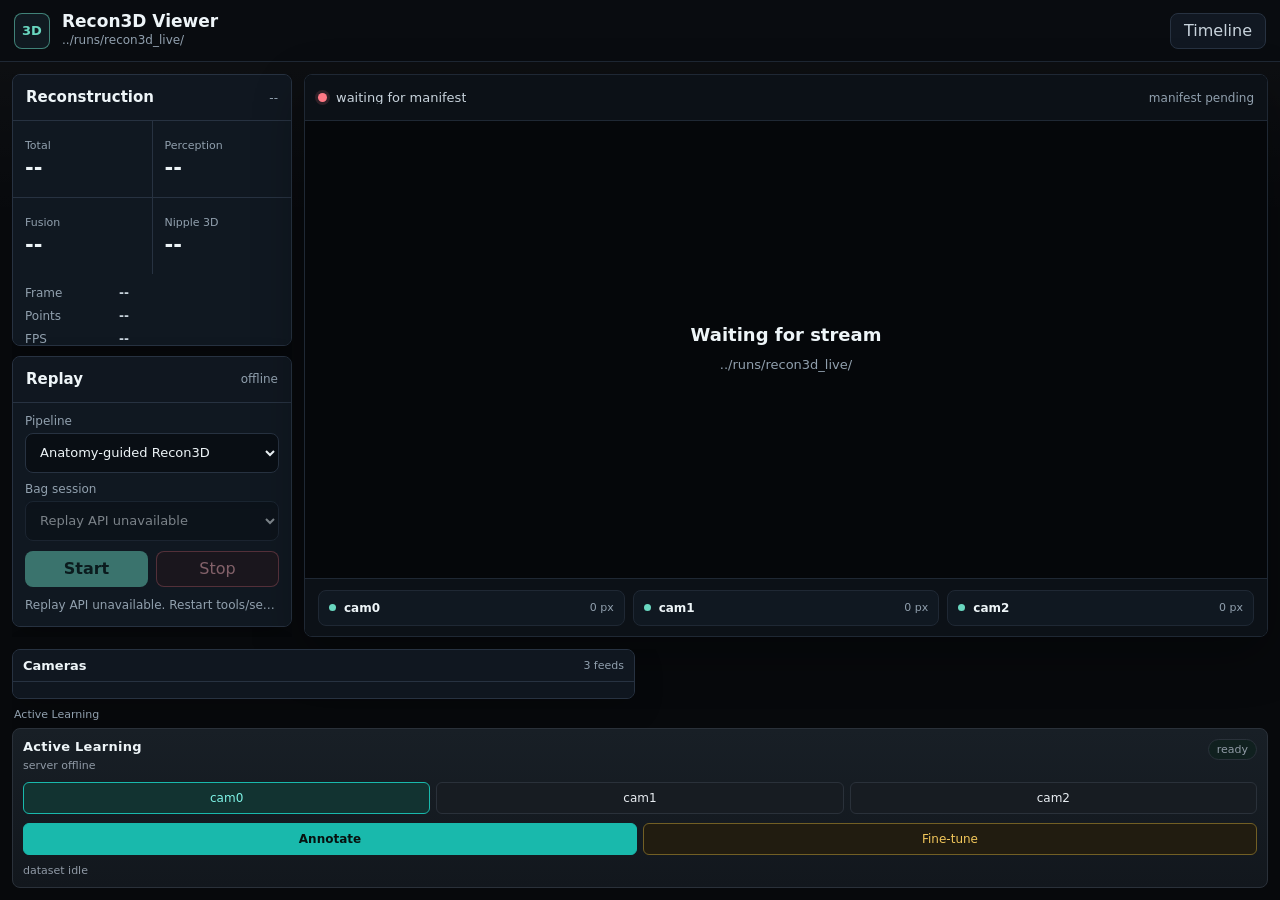
==== commit 4833c97e: "feat(anatomy_guided_recon3d): nipple-anchored ICP registration, post-fusion cleanup, TSDF, and viewe" ====
--- a/viewer/live.html
+++ b/viewer/live.html
@@ -828,6 +828,13 @@
         </div>
         <div class="replay-controls">
           <div class="replay-field">
+            <label for="replayPipelineSelect">Pipeline</label>
+            <select class="replay-select" id="replayPipelineSelect" aria-label="Replay pipeline">
+              <option value="anatomy_guided_recon3d">Anatomy-guided Recon3D</option>
+              <option value="recon3d">Recon3D</option>
+            </select>
+          </div>
+          <div class="replay-field">
             <label for="replaySessionSelect">Bag session</label>
             <select class="replay-select" id="replaySessionSelect" aria-label="Replay bag session">
               <option value="">Loading data/Replay sessions...</option>
@@ -838,6 +845,27 @@
             <button class="tool-button danger" id="stopReplayButton" type="button">Stop</button>
           </div>
           <div class="replay-meta" id="replayMeta">--</div>
+        </div>
+      </section>
+
+      <section class="panel" id="liveRunPanel">
+        <div class="panel-head">
+          <b>Live</b>
+          <span id="liveRunStatus">idle</span>
+        </div>
+        <div class="replay-controls">
+          <div class="replay-field">
+            <label>Pipeline</label>
+            <select class="replay-select" id="livePipelineSelect" aria-label="Live pipeline">
+              <option value="anatomy_guided_recon3d">Anatomy-guided Recon3D</option>
+              <option value="recon3d">Recon3D</option>
+            </select>
+          </div>
+          <div class="replay-actions">
+            <button class="tool-button primary" id="startLiveButton" type="button">Run Live</button>
+            <button class="tool-button danger" id="stopLiveButton" type="button">Stop Live</button>
+          </div>
+          <div class="replay-meta" id="liveRunMeta">runs/anatomy_guided_recon3d_live</div>
         </div>
       </section>
     </aside>
@@ -908,10 +936,16 @@
   streamLabel: document.getElementById("streamLabel"),
   replayPanel: document.getElementById("replayPanel"),
   replayStatus: document.getElementById("replayStatus"),
+  replayPipelineSelect: document.getElementById("replayPipelineSelect"),
   replaySessionSelect: document.getElementById("replaySessionSelect"),
   startReplayButton: document.getElementById("startReplayButton"),
   stopReplayButton: document.getElementById("stopReplayButton"),
   replayMeta: document.getElementById("replayMeta"),
+  liveRunStatus: document.getElementById("liveRunStatus"),
+  livePipelineSelect: document.getElementById("livePipelineSelect"),
+  startLiveButton: document.getElementById("startLiveButton"),
+  stopLiveButton: document.getElementById("stopLiveButton"),
+  liveRunMeta: document.getElementById("liveRunMeta"),
   cameraStrip: document.getElementById("cameraStrip"),
   cameraFeedList: document.getElementById("cameraFeedList"),
   cameraCount: document.getElementById("cameraCount"),
@@ -931,6 +965,13 @@
 let rerunMounted = false;
 let currentRerunUrl = "";
 let replaySessions = [];
+let replayRunning = false;
+let replayHasSessions = false;
+let liveRunning = false;
+const REPLAY_SESSION_STORAGE_KEY = "recon3d.replaySession";
+const REPLAY_PIPELINE_STORAGE_KEY = "recon3d.replayPipeline";
+const DEFAULT_REPLAY_PIPELINE = "anatomy_guided_recon3d";
+const REPLAY_PROBE_FRAMES = 180;
 
 window.liveReconState = { base: currentBase, cams: CAMS, manifest: null };
 dom.baseText.textContent = currentBase;
@@ -1035,39 +1076,77 @@
 
 function setReplayUnavailable(message) {
   replaySessions = [];
+  replayHasSessions = false;
+  dom.replayPipelineSelect.disabled = true;
   dom.replaySessionSelect.innerHTML = "";
   const option = document.createElement("option");
   option.value = "";
   option.textContent = "Replay API unavailable";
   dom.replaySessionSelect.append(option);
-  dom.startReplayButton.disabled = true;
-  dom.stopReplayButton.disabled = true;
+  syncRunControlState();
   dom.replayStatus.textContent = "offline";
   dom.replayMeta.textContent = message;
 }
 
-function renderReplaySessions(sessions) {
+function syncRunControlState() {
+  dom.startReplayButton.disabled = !replayHasSessions || replayRunning || liveRunning;
+  dom.stopReplayButton.disabled = !replayRunning;
+  dom.replayPipelineSelect.disabled = replayRunning || liveRunning;
+  dom.replaySessionSelect.disabled = replayRunning || liveRunning || !replayHasSessions;
+  dom.livePipelineSelect.disabled = replayRunning || liveRunning;
+  dom.startLiveButton.disabled = replayRunning || liveRunning;
+  dom.stopLiveButton.disabled = !liveRunning;
+}
+
+function renderReplayPipelines(pipelines, preferredPipelineId = null) {
+  const previous = dom.replayPipelineSelect.value;
+  const choices = Array.isArray(pipelines) && pipelines.length
+    ? pipelines
+    : [
+        { id: "anatomy_guided_recon3d", label: "Anatomy-guided Recon3D" },
+        { id: "recon3d", label: "Recon3D" },
+      ];
+  dom.replayPipelineSelect.innerHTML = "";
+  for (const pipeline of choices) {
+    const option = document.createElement("option");
+    option.value = pipeline.id;
+    option.textContent = pipeline.label || pipeline.id;
+    dom.replayPipelineSelect.append(option);
+  }
+  const stored = localStorage.getItem(REPLAY_PIPELINE_STORAGE_KEY);
+  const preferred = preferredPipelineId || stored || previous || DEFAULT_REPLAY_PIPELINE;
+  if (preferred && choices.some((pipeline) => pipeline.id === preferred)) {
+    dom.replayPipelineSelect.value = preferred;
+  }
+  dom.replayPipelineSelect.disabled = false;
+}
+
+function renderReplaySessions(sessions, preferredSessionId = null) {
   const previous = dom.replaySessionSelect.value;
   replaySessions = Array.isArray(sessions) ? sessions : [];
   dom.replaySessionSelect.innerHTML = "";
   if (replaySessions.length === 0) {
+    replayHasSessions = false;
     const option = document.createElement("option");
     option.value = "";
     option.textContent = "No data/Replay sessions found";
     dom.replaySessionSelect.append(option);
-    dom.startReplayButton.disabled = true;
+    syncRunControlState();
     return;
   }
+  replayHasSessions = true;
   for (const session of replaySessions) {
     const option = document.createElement("option");
     option.value = session.id;
     option.textContent = `${session.name} | ${session.camera_count} cams | ${secondsText(session.duration_s)}`;
     dom.replaySessionSelect.append(option);
   }
-  if (previous && replaySessions.some((session) => session.id === previous)) {
-    dom.replaySessionSelect.value = previous;
-  }
-  dom.startReplayButton.disabled = false;
+  const stored = localStorage.getItem(REPLAY_SESSION_STORAGE_KEY);
+  const preferred = preferredSessionId || previous || stored;
+  if (preferred && replaySessions.some((session) => session.id === preferred)) {
+    dom.replaySessionSelect.value = preferred;
+  }
+  syncRunControlState();
 }
 
 function selectedReplaySession() {
@@ -1077,16 +1156,18 @@
 function replaySessionSummary(session) {
   if (!session) return "Select a recorded SDK bag session from data/Replay.";
   const state = session.completed ? "complete" : "incomplete";
-  return `${session.camera_count} cameras | ${secondsText(session.duration_s)} | ${session.bag_size || "--"} | ${state}`;
+  const pipeline = dom.replayPipelineSelect.selectedOptions[0]?.textContent || "pipeline";
+  return `${pipeline} | ${session.camera_count} cameras | ${secondsText(session.duration_s)} | ${session.bag_size || "--"} | ${state}`;
 }
 
 function updateReplayUi(status) {
-  renderReplaySessions(status.sessions || []);
-  const running = Boolean(status.running);
-  dom.stopReplayButton.disabled = !running;
-  if (running) {
+  renderReplayPipelines(status.pipelines || [], status.pipeline || null);
+  renderReplaySessions(status.sessions || [], status.session || null);
+  replayRunning = Boolean(status.running);
+  syncRunControlState();
+  if (replayRunning) {
     dom.replayStatus.textContent = "running";
-    dom.replayMeta.textContent = `${status.session_name || "replay"} -> ${status.output || "--"}`;
+    dom.replayMeta.textContent = `${status.pipeline_label || "Replay"} | ${status.session_name || "replay"} -> ${status.output || "--"}`;
     if (status.base) setViewerBase(status.base);
     return;
   }
@@ -1098,6 +1179,27 @@
   dom.replayStatus.textContent = "idle";
   dom.replayMeta.textContent =
     status.sessions && status.sessions.length ? replaySessionSummary(selectedReplaySession()) : "No data/Replay/*/session.json found.";
+}
+
+function updateLiveUi(status) {
+  liveRunning = Boolean(status.running);
+  if (status.pipeline && [...dom.livePipelineSelect.options].some((option) => option.value === status.pipeline)) {
+    dom.livePipelineSelect.value = status.pipeline;
+  }
+  syncRunControlState();
+  if (liveRunning) {
+    dom.liveRunStatus.textContent = "running";
+    dom.liveRunMeta.textContent = `${status.pipeline_label || "Anatomy-guided Recon3D"} -> ${status.output || "--"}`;
+    if (status.base) setViewerBase(status.base);
+    return;
+  }
+  if (Number.isInteger(status.returncode)) {
+    dom.liveRunStatus.textContent = status.returncode === 0 ? "finished" : `failed ${status.returncode}`;
+    dom.liveRunMeta.textContent = status.log ? `log: ${status.log}` : "--";
+    return;
+  }
+  dom.liveRunStatus.textContent = "idle";
+  dom.liveRunMeta.textContent = status.output || "runs/anatomy_guided_recon3d_live";
 }
 
 async function refreshReplayStatus() {
@@ -1106,6 +1208,18 @@
     updateReplayUi(status);
   } catch (error) {
     setReplayUnavailable(error.message);
+  }
+}
+
+async function refreshLiveStatus() {
+  try {
+    const status = await fetchJson("/api/live/status");
+    updateLiveUi(status);
+  } catch (error) {
+    liveRunning = false;
+    syncRunControlState();
+    dom.liveRunStatus.textContent = "offline";
+    dom.liveRunMeta.textContent = error.message;
   }
 }
 
@@ -1244,13 +1358,28 @@
 
 dom.startReplayButton.addEventListener("click", async () => {
   const session = dom.replaySessionSelect.value;
+  const pipeline = dom.replayPipelineSelect.value || DEFAULT_REPLAY_PIPELINE;
   if (!session) return;
+  localStorage.setItem(REPLAY_SESSION_STORAGE_KEY, session);
+  localStorage.setItem(REPLAY_PIPELINE_STORAGE_KEY, pipeline);
   dom.replayStatus.textContent = "starting";
-  dom.replayMeta.textContent = session;
+  dom.replayMeta.textContent = `${dom.replayPipelineSelect.selectedOptions[0]?.textContent || pipeline} | ${session}`;
+  window.liveReconState.manifest = null;
+  lastTs = null;
+  renderCameraStrip({ cameras: [], perception: {} });
+  renderCameraFeeds({ cameras: [], perception: {}, rgb: {}, mask: {}, depth: {} });
+  dom.emptyDetail.textContent = "Waiting for stream";
   try {
     const status = await fetchJson("/api/replay/start", {
       method: "POST",
-      body: JSON.stringify({ session }),
+      body: JSON.stringify({
+        session,
+        pipeline,
+        rerun_web_port: 9111,
+        rerun_grpc_port: 9899,
+        probe_frames: REPLAY_PROBE_FRAMES,
+        wait_timeout_ms: 5000,
+      }),
     });
     updateReplayUi(status);
   } catch (error) {
@@ -1273,16 +1402,70 @@
   }
 });
 
+dom.startLiveButton.addEventListener("click", async () => {
+  const pipeline = dom.livePipelineSelect.value || DEFAULT_REPLAY_PIPELINE;
+  dom.liveRunStatus.textContent = "starting";
+  dom.liveRunMeta.textContent = dom.livePipelineSelect.selectedOptions[0]?.textContent || pipeline;
+  window.liveReconState.manifest = null;
+  lastTs = null;
+  renderCameraStrip({ cameras: [], perception: {} });
+  renderCameraFeeds({ cameras: [], perception: {}, rgb: {}, mask: {}, depth: {} });
+  dom.emptyDetail.textContent = "Waiting for live stream";
+  try {
+    const status = await fetchJson("/api/live/start", {
+      method: "POST",
+      body: JSON.stringify({
+        pipeline,
+        rerun_web_port: 9090,
+        rerun_grpc_port: 9876,
+        sync_diagnostics: true,
+      }),
+    });
+    updateLiveUi(status);
+  } catch (error) {
+    dom.liveRunStatus.textContent = "failed";
+    dom.liveRunMeta.textContent = error.message;
+  }
+});
+
+dom.stopLiveButton.addEventListener("click", async () => {
+  dom.liveRunStatus.textContent = "stopping";
+  try {
+    const status = await fetchJson("/api/live/stop", {
+      method: "POST",
+      body: "{}",
+    });
+    updateLiveUi(status);
+  } catch (error) {
+    dom.liveRunStatus.textContent = "failed";
+    dom.liveRunMeta.textContent = error.message;
+  }
+});
+
 dom.replaySessionSelect.addEventListener("change", () => {
+  if (dom.replaySessionSelect.value) {
+    localStorage.setItem(REPLAY_SESSION_STORAGE_KEY, dom.replaySessionSelect.value);
+  }
   if (dom.replayStatus.textContent !== "running") {
     dom.replayMeta.textContent = replaySessionSummary(selectedReplaySession());
   }
 });
 
+dom.replayPipelineSelect.addEventListener("change", () => {
+  if (dom.replayPipelineSelect.value) {
+    localStorage.setItem(REPLAY_PIPELINE_STORAGE_KEY, dom.replayPipelineSelect.value);
+  }
+  if (dom.replayStatus.textContent !== "running") {
+    dom.replayMeta.textContent = replaySessionSummary(selectedReplaySession());
+  }
+});
+
 renderCameraStrip({ cameras: CAMS, perception: {} });
 refreshReplayStatus();
+refreshLiveStatus();
 refresh();
 setInterval(refreshReplayStatus, 2000);
+setInterval(refreshLiveStatus, 2000);
 setInterval(refresh, 700);
 </script>
 <script src="active_learning.js"></script>
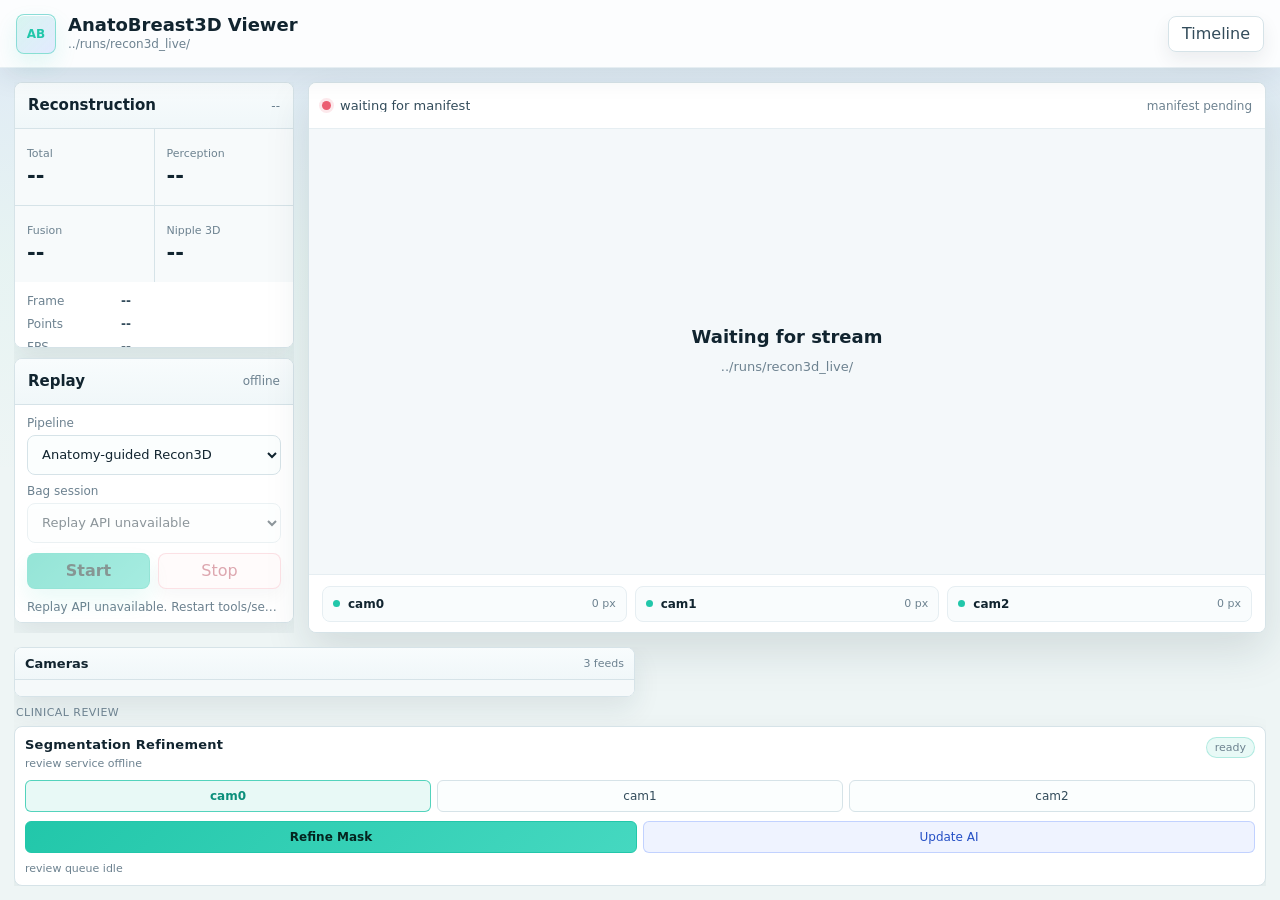
==== commit ad76fe03: "Improve AnatoBreast3D viewer branding and clinical review UI - Rename viewer branding from Recon3D V" ====
--- a/viewer/live.html
+++ b/viewer/live.html
@@ -3,28 +3,28 @@
 <head>
 <meta charset="utf-8" />
 <meta name="viewport" content="width=device-width, initial-scale=1" />
-<title>Recon3D Viewer</title>
+<title>AnatoBreast3D Viewer</title>
 <link rel="stylesheet" href="active_learning.css" />
 <style>
   :root {
-    color-scheme: dark;
-    --bg: #07090c;
-    --shell: #0d1117;
-    --panel: #111821;
-    --panel-soft: #151d27;
-    --panel-strong: #1a2430;
-    --line: #273241;
-    --line-soft: #1f2834;
-    --ink: #eef5f8;
-    --soft: #c8d3dc;
-    --muted: #91a0ae;
-    --faint: #63717f;
-    --mint: #69d7c0;
-    --mint-ink: #06201b;
-    --blue: #80bfff;
+    color-scheme: light;
+    --bg: #eef5f5;
+    --shell: #ffffff;
+    --panel: #ffffff;
+    --panel-soft: #f7fafb;
+    --panel-strong: #e8f0f3;
+    --line: #d6e3e8;
+    --line-soft: #e6eef2;
+    --ink: #11242f;
+    --soft: #334c5b;
+    --muted: #6d8290;
+    --faint: #97a8b3;
+    --mint: #22c7aa;
+    --mint-ink: #04241f;
+    --blue: #3568ff;
     --amber: #f0c15c;
-    --coral: #ff7885;
-    --shadow: 0 18px 52px rgba(0, 0, 0, .32);
+    --coral: #eb5d71;
+    --shadow: 0 18px 44px rgba(27, 52, 64, .13);
     --timeline-crop: 66px;
   }
 
@@ -35,7 +35,8 @@
     margin: 0;
     width: 100%;
     height: 100%;
-    background: var(--bg);
+    background:
+      linear-gradient(180deg, #fbfefe 0, #eef5f5 54%, #e8f1f4 100%);
     color: var(--ink);
     font-family: Inter, ui-sans-serif, system-ui, "Segoe UI", sans-serif;
   }
@@ -57,9 +58,9 @@
     height: 100%;
     min-width: 0;
     display: grid;
-    grid-template-rows: 62px minmax(0, 1fr);
+    grid-template-rows: 68px minmax(0, 1fr);
     background:
-      linear-gradient(180deg, rgba(255, 255, 255, .035), rgba(255, 255, 255, 0) 220px),
+      linear-gradient(180deg, rgba(53, 104, 255, .085), rgba(34, 199, 170, .035) 260px, rgba(255, 255, 255, 0) 480px),
       var(--bg);
   }
 
@@ -69,9 +70,11 @@
     grid-template-columns: minmax(220px, 1fr) auto;
     align-items: center;
     gap: 18px;
-    padding: 10px 14px;
+    padding: 12px 16px;
     border-bottom: 1px solid var(--line-soft);
-    background: rgba(9, 12, 16, .96);
+    background: rgba(255, 255, 255, .9);
+    box-shadow: 0 10px 26px rgba(25, 51, 66, .08);
+    backdrop-filter: blur(18px);
   }
 
   .brand {
@@ -82,15 +85,18 @@
   }
 
   .brand-mark {
-    width: 36px;
-    height: 36px;
-    border: 1px solid rgba(105, 215, 192, .55);
+    width: 40px;
+    height: 40px;
+    border: 1px solid rgba(34, 199, 170, .45);
     border-radius: 8px;
-    background: #101a21;
+    background:
+      linear-gradient(135deg, rgba(34, 199, 170, .18), rgba(53, 104, 255, .14)),
+      #ffffff;
     color: var(--mint);
     display: grid;
     place-items: center;
-    font-size: 13px;
+    box-shadow: inset 0 1px 0 rgba(255, 255, 255, .9), 0 10px 22px rgba(34, 199, 170, .12);
+    font-size: 12px;
     font-weight: 900;
     letter-spacing: 0;
   }
@@ -104,7 +110,7 @@
   h1 {
     margin: 0;
     color: var(--ink);
-    font-size: 17px;
+    font-size: 18px;
     line-height: 1;
     font-weight: 820;
     letter-spacing: 0;
@@ -133,8 +139,9 @@
     min-width: 78px;
     border-radius: 8px;
     border: 1px solid var(--line);
-    background: #111822;
+    background: #ffffff;
     color: var(--soft);
+    box-shadow: 0 8px 18px rgba(32, 56, 70, .08);
     display: inline-flex;
     align-items: center;
     justify-content: center;
@@ -146,27 +153,28 @@
   }
 
   .tool-button:hover {
-    border-color: #3b4a5d;
-    background: #172130;
+    border-color: #b9cbd4;
+    background: #f7fbfc;
     color: var(--ink);
   }
 
   .tool-button.primary {
-    border-color: rgba(105, 215, 192, .72);
-    background: var(--mint);
+    border-color: rgba(34, 199, 170, .82);
+    background: linear-gradient(135deg, var(--mint), #45d8c0);
     color: var(--mint-ink);
     font-weight: 850;
+    box-shadow: 0 12px 24px rgba(34, 199, 170, .2);
   }
 
   .tool-button.primary:hover {
-    background: #84e5d1;
+    background: linear-gradient(135deg, #2fd6ba, #6ae5d0);
     color: var(--mint-ink);
   }
 
   .tool-button.danger {
-    border-color: rgba(255, 120, 133, .55);
-    background: #26151a;
-    color: #ffb0b8;
+    border-color: rgba(235, 93, 113, .35);
+    background: #fff6f7;
+    color: #b84758;
   }
 
   .workspace {
@@ -174,8 +182,8 @@
     min-width: 0;
     display: grid;
     grid-template-columns: 300px minmax(0, 1fr) 340px;
-    gap: 12px;
-    padding: 12px;
+    gap: 14px;
+    padding: 14px;
   }
 
   .left-rail,
@@ -202,9 +210,9 @@
     min-height: 0;
     display: grid;
     grid-template-rows: 46px minmax(0, 1fr) 58px;
-    border: 1px solid var(--line-soft);
+    border: 1px solid var(--line);
     border-radius: 8px;
-    background: #05070a;
+    background: var(--panel);
     overflow: hidden;
     box-shadow: var(--shadow);
   }
@@ -216,7 +224,7 @@
     align-items: center;
     gap: 10px;
     padding: 0 13px;
-    background: #0c1117;
+    background: rgba(255, 255, 255, .94);
   }
 
   .stage-head {
@@ -241,13 +249,13 @@
     height: 9px;
     border-radius: 999px;
     background: var(--coral);
-    box-shadow: 0 0 0 3px rgba(255, 120, 133, .14);
+    box-shadow: 0 0 0 3px rgba(235, 93, 113, .14);
     flex: 0 0 auto;
   }
 
   .live-dot.live {
     background: var(--mint);
-    box-shadow: 0 0 0 3px rgba(105, 215, 192, .14);
+    box-shadow: 0 0 0 3px rgba(34, 199, 170, .14);
   }
 
   .status-text {
@@ -273,9 +281,9 @@
     min-height: 0;
     overflow: hidden;
     background:
-      linear-gradient(90deg, rgba(255, 255, 255, .03) 1px, transparent 1px),
-      linear-gradient(0deg, rgba(255, 255, 255, .025) 1px, transparent 1px),
-      #05070a;
+      linear-gradient(90deg, rgba(116, 137, 151, .12) 1px, transparent 1px),
+      linear-gradient(0deg, rgba(116, 137, 151, .1) 1px, transparent 1px),
+      #f4f8fa;
     background-size: 48px 48px;
   }
 
@@ -284,7 +292,7 @@
     height: 100%;
     border: 0;
     display: block;
-    background: #05070a;
+    background: #f4f8fa;
   }
 
   .rerun-viewport.timeline-hidden iframe {
@@ -326,9 +334,9 @@
     min-width: 0;
     border: 1px solid var(--line);
     border-radius: 8px;
-    background: rgba(17, 24, 33, .98);
+    background: rgba(255, 255, 255, .96);
     overflow: hidden;
-    box-shadow: 0 10px 30px rgba(0, 0, 0, .18);
+    box-shadow: 0 12px 28px rgba(27, 52, 64, .09);
   }
 
   .panel-head {
@@ -339,7 +347,8 @@
     gap: 10px;
     padding: 0 13px;
     border-bottom: 1px solid var(--line);
-    background: #101720;
+    background:
+      linear-gradient(180deg, rgba(248, 252, 253, .98), rgba(240, 247, 249, .98));
   }
 
   .panel-head b {
@@ -393,7 +402,7 @@
     align-content: center;
     gap: 7px;
     padding: 12px;
-    background: #101821;
+    background: var(--panel-soft);
   }
 
   .side-metric span {
@@ -419,7 +428,7 @@
     display: grid;
     gap: 10px;
     padding: 12px;
-    background: #101821;
+    background: var(--panel);
   }
 
   .replay-field {
@@ -440,7 +449,7 @@
     height: 40px;
     border: 1px solid var(--line);
     border-radius: 8px;
-    background: #090e14;
+    background: #fbfefe;
     color: var(--ink);
     padding: 0 10px;
     font-size: 13px;
@@ -448,12 +457,13 @@
   }
 
   .replay-select option {
-    background: #0b1118;
+    background: #ffffff;
     color: var(--ink);
   }
 
   .replay-select:focus {
-    border-color: rgba(105, 215, 192, .72);
+    border-color: rgba(34, 199, 170, .72);
+    box-shadow: 0 0 0 3px rgba(34, 199, 170, .12);
   }
 
   .replay-actions {
@@ -482,7 +492,7 @@
     padding: 12px;
     display: grid;
     gap: 8px;
-    background: #101821;
+    background: var(--panel);
   }
 
   .summary-line {
@@ -524,7 +534,7 @@
     padding: 0 10px;
     border: 1px solid var(--line-soft);
     border-radius: 8px;
-    background: #101821;
+    background: #f9fcfd;
   }
 
   .camera-chip::before {
@@ -562,7 +572,7 @@
     align-content: start;
     gap: 8px;
     padding: 8px;
-    background: #0f161f;
+    background: #f5f9fa;
     overflow-y: auto;
   }
 
@@ -572,9 +582,10 @@
     grid-template-rows: auto minmax(0, 1fr);
     gap: 4px;
     padding: 6px;
-    background: #101821;
+    background: #ffffff;
     border: 1px solid var(--line-soft);
     border-radius: 8px;
+    box-shadow: 0 8px 20px rgba(27, 52, 64, .07);
   }
 
   .feed-head {
@@ -634,14 +645,14 @@
     aspect-ratio: 16 / 9;
     overflow: hidden;
     border-radius: 6px;
-    background: #070b10;
-    border: 1px solid #202b38;
+    background: #edf4f6;
+    border: 1px solid var(--line);
   }
 
   .feed-preview.depth {
     background:
-      linear-gradient(135deg, rgba(128, 191, 255, .08), rgba(105, 215, 192, .04)),
-      #070b10;
+      linear-gradient(135deg, rgba(53, 104, 255, .08), rgba(34, 199, 170, .06)),
+      #edf4f6;
   }
 
   .feed-preview img {
@@ -668,10 +679,10 @@
     display: inline-flex;
     align-items: center;
     padding: 0 6px;
-    border: 1px solid rgba(255, 255, 255, .14);
+    border: 1px solid rgba(255, 255, 255, .62);
     border-radius: 999px;
-    background: rgba(6, 10, 15, .72);
-    color: var(--soft);
+    background: rgba(17, 36, 47, .72);
+    color: #f8fcfd;
     font-size: 8px;
     line-height: 1;
     white-space: nowrap;
@@ -698,7 +709,8 @@
     font-size: 11px;
     line-height: 1;
     padding: 0 2px;
-    letter-spacing: 0;
+    letter-spacing: .04em;
+    text-transform: uppercase;
   }
 
   @media (max-width: 1320px) {
@@ -789,9 +801,9 @@
 <div class="app">
   <header class="topbar">
     <div class="brand">
-      <div class="brand-mark" aria-hidden="true">3D</div>
+      <div class="brand-mark" aria-hidden="true">AB</div>
       <div class="brand-copy">
-        <h1>Recon3D Viewer</h1>
+        <h1>AnatoBreast3D Viewer</h1>
         <div class="source-line" id="baseText">connecting</div>
       </div>
     </div>
@@ -870,7 +882,7 @@
       </section>
     </aside>
 
-    <section class="stage" aria-label="Rerun reconstruction viewer">
+    <section class="stage" aria-label="3D reconstruction viewer">
       <div class="stage-head">
         <div class="status-cluster">
           <span class="live-dot" id="liveDot"></span>
@@ -892,7 +904,7 @@
       </div>
     </section>
 
-    <aside class="right-rail" aria-label="Camera and annotation details">
+    <aside class="right-rail" aria-label="Camera and segmentation review details">
       <section class="panel camera-panel">
         <div class="panel-head">
           <b>Cameras</b>
@@ -902,7 +914,7 @@
       </section>
 
       <section class="al-section">
-        <div class="section-label">Active Learning</div>
+        <div class="section-label">Clinical Review</div>
         <div id="activeLearningMount"></div>
       </section>
     </aside>
@@ -972,6 +984,7 @@
 const REPLAY_PIPELINE_STORAGE_KEY = "recon3d.replayPipeline";
 const DEFAULT_REPLAY_PIPELINE = "anatomy_guided_recon3d";
 const REPLAY_PROBE_FRAMES = 180;
+const VIEWER_TIMING_DISPLAY_DIVISOR = 5;
 
 window.liveReconState = { base: currentBase, cams: CAMS, manifest: null };
 dom.baseText.textContent = currentBase;
@@ -1004,6 +1017,22 @@
   const number = Number(value);
   if (!Number.isFinite(number)) return "--";
   return `${numberText(number, number >= 100 ? 0 : 1)} ms`;
+}
+
+function scaledTimingMs(value) {
+  const number = Number(value);
+  if (!Number.isFinite(number)) return null;
+  return number / VIEWER_TIMING_DISPLAY_DIVISOR;
+}
+
+function reconstructionDisplayTimings(timings) {
+  const perception = scaledTimingMs(timings && timings.perception_ms);
+  const fusion = scaledTimingMs(timings && timings.fusion_ms);
+  const nipple = scaledTimingMs(timings && timings.nipple3d_ms);
+  const parts = [perception, fusion, nipple].filter((value) => Number.isFinite(value));
+  const total = parts.length ? parts.reduce((sum, value) => sum + value, 0) : null;
+  const fps = Number.isFinite(total) && total > 0 ? 1000 / total : null;
+  return { total, perception, fusion, nipple, fps };
 }
 
 function secondsText(value) {
@@ -1284,18 +1313,18 @@
 
 function updateMetrics(manifest) {
   const timings = manifest.timings_ms || {};
+  const displayTimings = reconstructionDisplayTimings(timings);
   const points = Number(manifest.points || 0);
   const frame = manifest.frame ?? "--";
-  const fps = Number(manifest.fps || 0);
   const drift = Number(timings.timestamp_drift_ms);
   dom.frameMetric.textContent = String(frame);
   dom.pointsMetric.textContent = numberText(points);
-  dom.fpsMetric.textContent = numberText(fps, 2);
+  dom.fpsMetric.textContent = numberText(displayTimings.fps, 2);
   dom.driftMetric.textContent = Number.isFinite(drift) ? `${numberText(drift, 1)} ms` : "--";
-  dom.totalMetric.textContent = msText(timings.total_ms);
-  dom.perceptionMetric.textContent = msText(timings.perception_ms);
-  dom.fusionMetric.textContent = msText(timings.fusion_ms);
-  dom.nippleMetric.textContent = msText(timings.nipple3d_ms);
+  dom.totalMetric.textContent = msText(displayTimings.total);
+  dom.perceptionMetric.textContent = msText(displayTimings.perception);
+  dom.fusionMetric.textContent = msText(displayTimings.fusion);
+  dom.nippleMetric.textContent = msText(displayTimings.nipple);
   dom.ageMetric.textContent = formatAge(ageMs(manifest));
 }
 
--- a/viewer/active_learning.css
+++ b/viewer/active_learning.css
@@ -2,9 +2,10 @@
   display:grid;
   gap:9px;
   padding:10px;
-  border:1px solid #2a313a;
+  border:1px solid var(--line, #d6e3e8);
   border-radius:8px;
-  background:linear-gradient(180deg,#181f26,#12171d);
+  background:var(--panel, #ffffff);
+  box-shadow:0 12px 28px rgba(27,52,64,.09);
 }
 .al-head {
   display:flex;
@@ -19,16 +20,16 @@
 }
 .al-head span,
 .al-status {
-  color:#909aa6;
+  color:var(--muted, #6d8290);
   font-size:11px;
   font-variant-numeric:tabular-nums;
 }
 .al-badge {
-  border:1px solid #2a313a;
+  border:1px solid rgba(34,199,170,.28);
   border-radius:999px;
   padding:3px 8px;
-  color:#19b9ac;
-  background:#10201f;
+  color:#0c8d79;
+  background:rgba(34,199,170,.1);
   white-space:nowrap;
 }
 .al-tabs {
@@ -39,9 +40,9 @@
 .al-tabs button,
 .al-actions button,
 .al-tools button {
-  color:#e8edf2;
-  background:#171c22;
-  border:1px solid #2a313a;
+  color:var(--soft, #334c5b);
+  background:#fbfefe;
+  border:1px solid var(--line, #d6e3e8);
   border-radius:6px;
   height:32px;
   font-size:12px;
@@ -49,9 +50,10 @@
 }
 .al-tabs button.active,
 .al-tools button.active {
-  border-color:#19b9ac;
-  background:#123331;
-  color:#7ff4e7;
+  border-color:rgba(34,199,170,.75);
+  background:rgba(34,199,170,.1);
+  color:#0b8f7b;
+  font-weight:700;
 }
 .al-actions {
   display:grid;
@@ -59,15 +61,15 @@
   gap:6px;
 }
 .al-actions button.primary {
-  background:#19b9ac;
-  border-color:#19b9ac;
-  color:#07110f;
+  background:linear-gradient(135deg,var(--mint, #22c7aa),#45d8c0);
+  border-color:var(--mint, #22c7aa);
+  color:var(--mint-ink, #04241f);
   font-weight:700;
 }
 .al-actions button.warn {
-  border-color:#725f24;
-  background:#211c10;
-  color:#f2c75b;
+  border-color:rgba(53,104,255,.24);
+  background:rgba(53,104,255,.08);
+  color:#244fc5;
 }
 .al-modal[hidden] {
   display:none;
@@ -76,7 +78,7 @@
   position:fixed;
   inset:0;
   z-index:50;
-  background:rgba(5,8,12,.78);
+  background:rgba(20,37,48,.46);
   backdrop-filter:blur(16px);
   display:grid;
   place-items:center;
@@ -85,10 +87,10 @@
 .al-shell {
   width:min(1380px,96vw);
   height:min(850px,92vh);
-  border:1px solid #303946;
+  border:1px solid var(--line, #d6e3e8);
   border-radius:10px;
-  background:#0f141a;
-  box-shadow:0 24px 80px rgba(0,0,0,.45);
+  background:var(--panel, #ffffff);
+  box-shadow:0 28px 80px rgba(27,52,64,.24);
   display:grid;
   grid-template-rows:auto 1fr;
   overflow:hidden;
@@ -99,8 +101,8 @@
   justify-content:space-between;
   gap:12px;
   padding:12px 14px;
-  border-bottom:1px solid #2a313a;
-  background:#151b22;
+  border-bottom:1px solid var(--line, #d6e3e8);
+  background:linear-gradient(180deg,#fbfefe,#f1f7f9);
 }
 .al-title {
   display:flex;
@@ -111,16 +113,16 @@
   font-size:15px;
 }
 .al-title span {
-  color:#909aa6;
+  color:var(--muted, #6d8290);
   font-size:12px;
 }
 .al-close {
   width:34px;
   height:34px;
   border-radius:6px;
-  border:1px solid #2a313a;
-  background:#11171d;
-  color:#e8edf2;
+  border:1px solid var(--line, #d6e3e8);
+  background:#ffffff;
+  color:var(--soft, #334c5b);
   cursor:pointer;
 }
 .al-work {
@@ -131,7 +133,7 @@
 .al-canvas-wrap {
   position:relative;
   min-height:0;
-  background:#090c10;
+  background:#edf4f6;
   display:grid;
   place-items:center;
   overflow:hidden;
@@ -145,8 +147,8 @@
   cursor:crosshair;
 }
 .al-tools {
-  border-left:1px solid #2a313a;
-  background:#12171d;
+  border-left:1px solid var(--line, #d6e3e8);
+  background:#f8fbfc;
   padding:12px;
   display:grid;
   gap:12px;
@@ -162,7 +164,7 @@
   gap:6px;
 }
 .al-field label {
-  color:#909aa6;
+  color:var(--muted, #6d8290);
   font-size:11px;
   text-transform:uppercase;
   letter-spacing:.06em;
@@ -174,29 +176,29 @@
   display:grid;
   gap:4px;
   padding:9px;
-  border:1px solid #2a313a;
+  border:1px solid var(--line, #d6e3e8);
   border-radius:6px;
-  background:#0f141a;
+  background:#ffffff;
 }
 .al-stat-line span {
   font-size:12px;
-  color:#cbd4dc;
+  color:var(--soft, #334c5b);
   font-variant-numeric:tabular-nums;
 }
 .al-save {
   height:38px !important;
-  background:#19b9ac !important;
-  border-color:#19b9ac !important;
-  color:#07110f !important;
+  background:linear-gradient(135deg,var(--mint, #22c7aa),#45d8c0) !important;
+  border-color:var(--mint, #22c7aa) !important;
+  color:var(--mint-ink, #04241f) !important;
   font-weight:800;
 }
 .al-danger {
-  border-color:#5a2a31 !important;
-  background:#221217 !important;
-  color:#ff9aa8 !important;
+  border-color:rgba(235,93,113,.34) !important;
+  background:#fff6f7 !important;
+  color:#b84758 !important;
 }
 .al-muted {
-  color:#909aa6;
+  color:var(--muted, #6d8290);
   font-size:11px;
   line-height:1.4;
 }
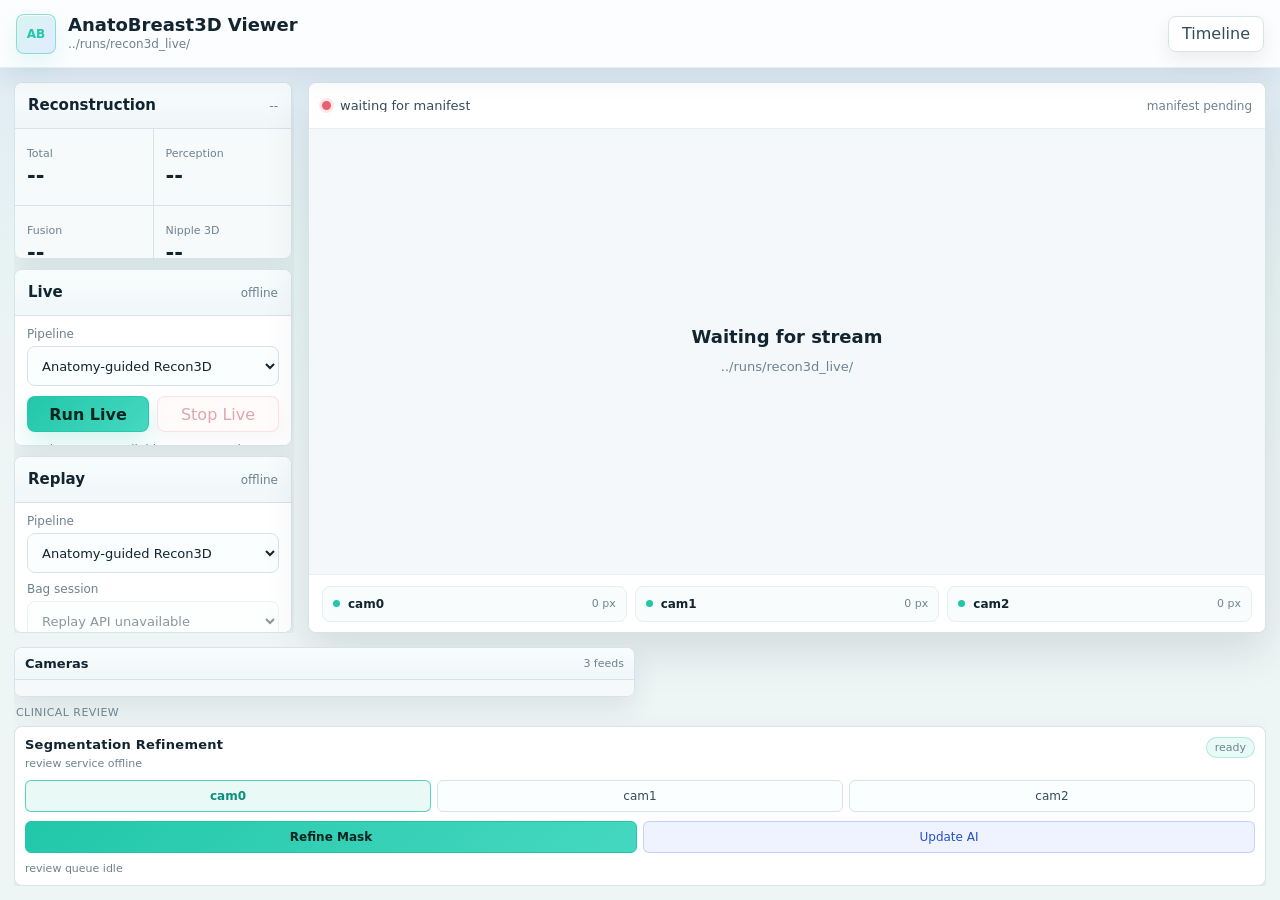
==== commit 0677fb82: "Update extrinsics calibration and repeat-dataset build tooling Co-Authored-By: Claude Fable 5 <norep" ====
--- a/viewer/live.html
+++ b/viewer/live.html
@@ -193,16 +193,26 @@
     display: grid;
     gap: 10px;
     align-content: start;
-    overflow: hidden;
   }
 
   .left-rail {
-    grid-template-rows: auto auto minmax(0, 1fr);
+    grid-template-rows: auto auto auto;
+    overflow-y: auto;
+    padding-right: 2px;
+  }
+
+  #liveRunPanel {
+    order: 2;
+  }
+
+  #replayPanel {
+    order: 3;
   }
 
   .right-rail {
     grid-template-rows: minmax(0, 1fr) auto;
     align-content: stretch;
+    overflow: hidden;
   }
 
   .stage {
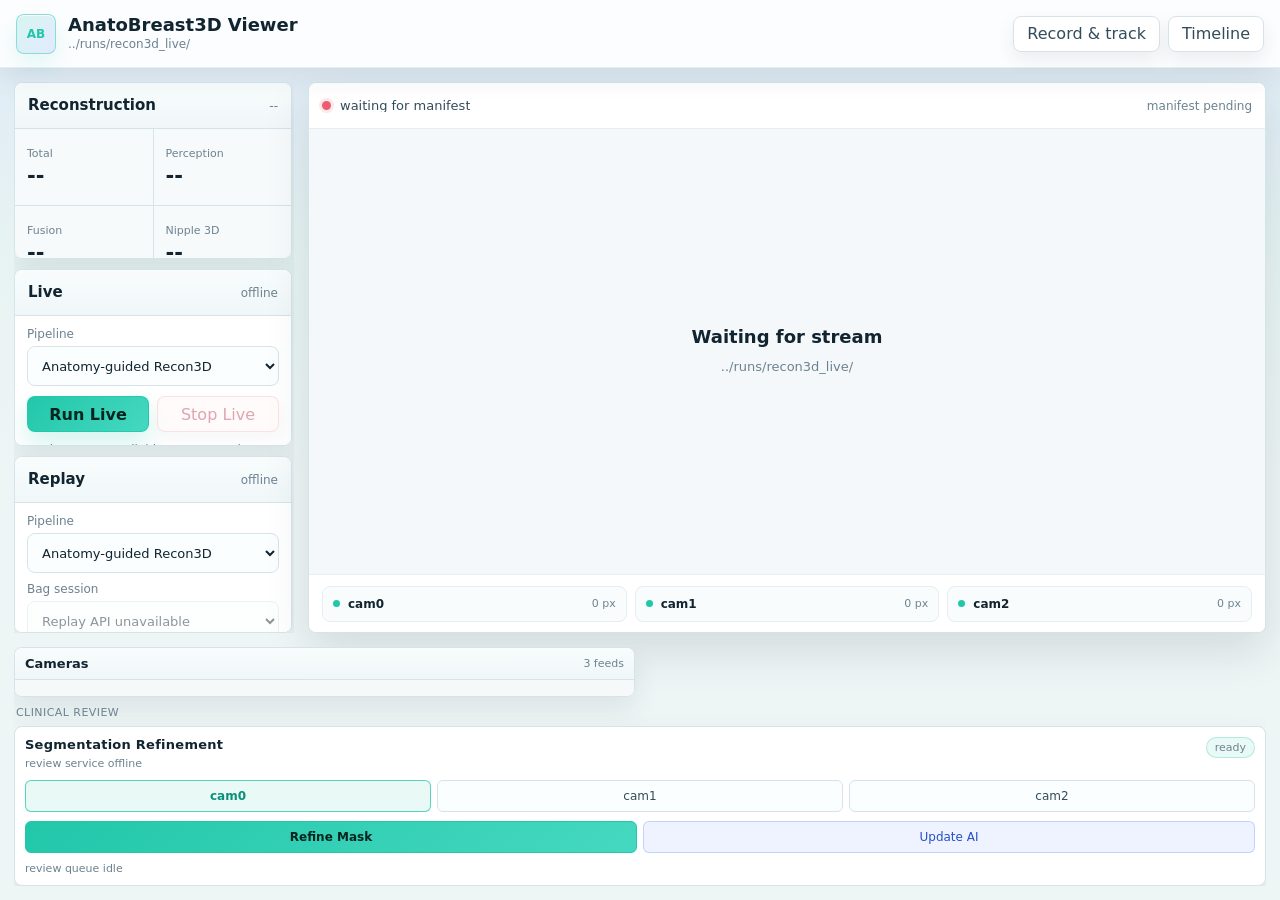
==== commit 727bb8f0: "Add calibrated RGB-D recording UI and TAPIP3D offline surface tracking" ====
--- a/viewer/live.html
+++ b/viewer/live.html
@@ -818,6 +818,7 @@
       </div>
     </div>
     <div class="top-actions">
+      <a class="tool-button" href="recording.html">Record &amp; track</a>
       <button class="tool-button" id="timelineToggle" type="button" aria-pressed="false">Timeline</button>
     </div>
   </header>
